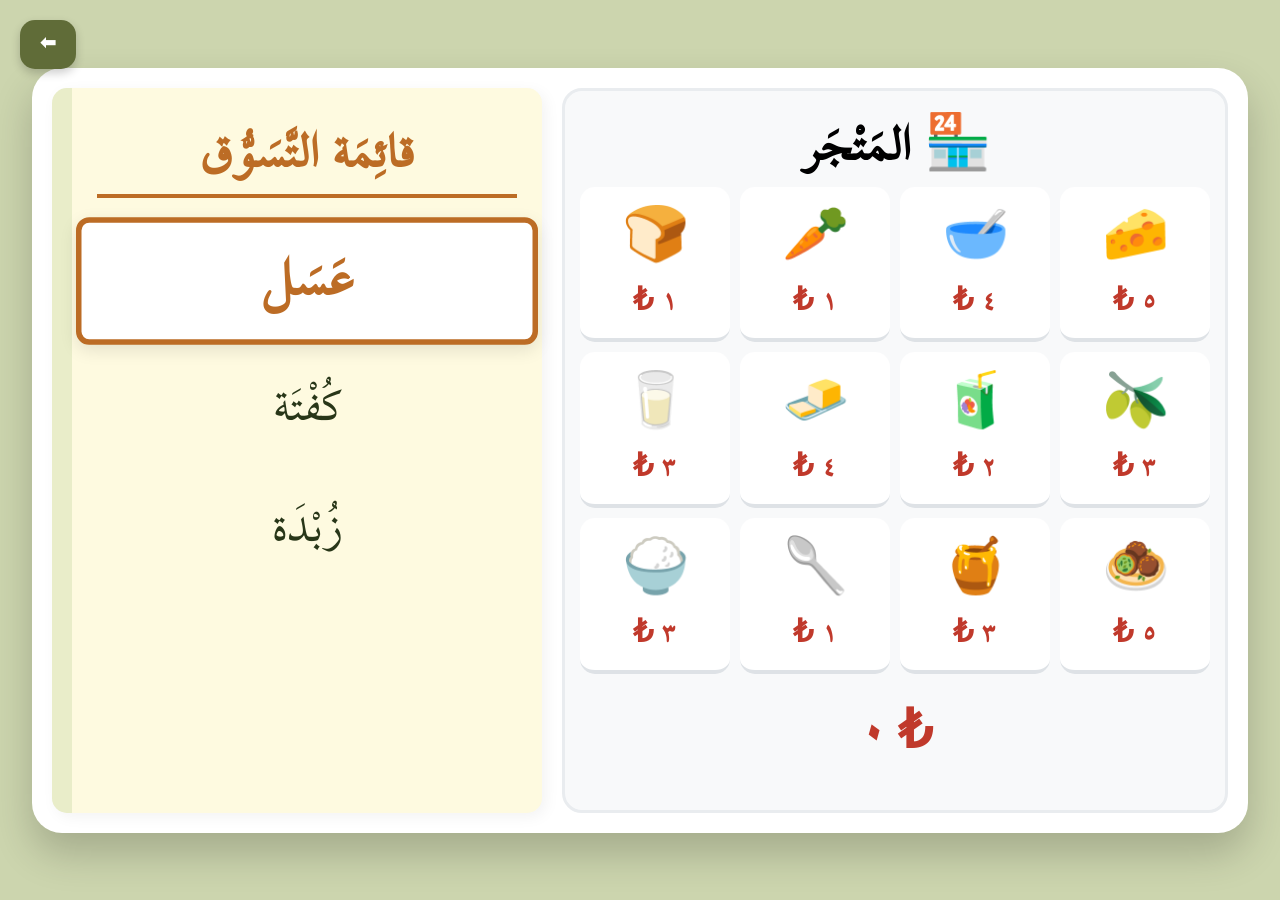
==== alisveris.html @ cd4fdc06 "Add files via upload" ====
<!DOCTYPE html>
<html lang="ar" dir="rtl">
<head>
    <meta charset="UTF-8">
    <meta name="viewport" content="width=device-width, initial-scale=1.0, maximum-scale=1.0, user-scalable=no">
    <title>تحدي التسوق - Kelime ve Sembol</title>
    <style>
        @font-face {
            font-family: 'Arakom';
            src: url('arakom.ttf') format('truetype');
        }

        :root {
            --paper: #fefae0;
            --ink: #283618;
            --shelf-bg: #f8f9fa;
            --highlight: #bc6c25;
            --lira-color: #c0392b;
        }

        @keyframes pulse-btn {
            0% { transform: scale(1); box-shadow: 0 0 0 0 rgba(96, 108, 56, 0.4); }
            70% { transform: scale(1.05); box-shadow: 0 0 0 10px rgba(96, 108, 56, 0); }
            100% { transform: scale(1); box-shadow: 0 0 0 0 rgba(96, 108, 56, 0); }
        }

        body {
            font-family: 'Arakom', 'Tahoma', sans-serif;
            background: #ccd5ae;
            display: flex; justify-content: center; align-items: center; 
            height: 100vh; margin: 0; padding: 0;
            overflow: hidden;
        }

        /* Geri Tuşu */
        .back-btn {
            position: absolute; top: 20px; left: 20px;
            background: #606c38; color: white; padding: 10px 20px;
            border-radius: 15px; text-decoration: none; font-weight: bold;
            font-size: 1.2rem; z-index: 1000; box-shadow: 0 4px 10px rgba(0,0,0,0.2);
        }

        #game-wrapper {
            display: flex; width: 95vw; height: 85vh; max-width: 1400px;
            gap: 20px; background: white; padding: 20px; border-radius: 30px;
            box-shadow: 0 20px 40px rgba(0,0,0,0.2); box-sizing: border-box;
        }

        #shelf-section {
            flex: 1.8; background: var(--shelf-bg); padding: 15px;
            border-radius: 20px; border: 3px solid #e9ecef;
            display: flex; flex-direction: column;
        }

        .grid { 
            display: grid; grid-template-columns: repeat(4, 1fr); 
            gap: 10px; flex-grow: 1;
        }

        .product-card {
            background: white; border-radius: 15px; padding: 10px;
            text-align: center; cursor: pointer; transition: 0.2s;
            border-bottom: 4px solid #dee2e6;
            display: flex; flex-direction: column; justify-content: center;
        }

        .product-card.selected { opacity: 0.1; pointer-events: none; }
        .emoji-big { font-size: 6vh; display: block; }
        .price-ar { font-size: 3.5vh; color: var(--lira-color); font-weight: bold; }

        #mom-paper {
            flex: 1.2; background: var(--paper); padding: 25px;
            border-radius: 15px; box-shadow: 4px 4px 15px rgba(0,0,0,0.05);
            border-left: 20px solid #e9edc9; display: flex; flex-direction: column;
        }

        .shopping-list { 
            list-style: none; padding: 0; margin: 0;
            font-size: 6vh; /* Kelimeler dev boyut */
            line-height: 1.6; color: var(--ink); 
        }
        
        .shopping-list li {
            padding: 10px; margin-bottom: 15px; border-radius: 12px;
            text-align: center; transition: 0.3s;
        }

        .shopping-list li.active {
            background: #fff; color: var(--highlight); font-weight: 900;
            box-shadow: 0 5px 15px rgba(0,0,0,0.1); transform: scale(1.05);
            border: 4px solid var(--highlight);
        }

        .shopping-list li.done { text-decoration: line-through; opacity: 0.2; }

       /* Fiyat ve Ödeme Alanı Konteynırı */
.total-display {
    font-size: 6vh;
    font-weight: 900;
    color: var(--lira-color);
    margin: 10px 0;
    padding: 10px 30px;
    border-radius: 20px;
    transition: all 0.3s ease;
    display: inline-block;
    cursor: default;
}

/* Ödeme aktif olduğunda (vurgulu hali) */
.total-display.ready-to-pay {
    background: var(--highlight);
    color: white;
    cursor: pointer;
    animation: pulse-btn 1.5s infinite;
    box-shadow: 0 0 20px rgba(188, 108, 37, 0.4);
    border: 3px solid white;
}

        #pay-btn { 
            width: 100%; padding: 20px; background: #bc6c25; color: white; 
            border: none; border-radius: 12px; cursor: pointer; 
            font-size: 4vh; font-family: 'Arakom'; animation: pulse-btn 2s infinite;
        }

        /* --- FATURA MODAL --- */
        .modal {
            position: fixed; inset: 0; background: rgba(0,0,0,0.85);
            display: none; align-items: center; justify-content: center; z-index: 100;
        }

        .receipt-paper {
            background: #fff; width: 450px; padding: 30px;
            border-radius: 5px; text-align: center;
            box-shadow: 0 0 50px rgba(255,255,255,0.1);
        }

        .receipt-total {
            border-top: 5px solid #333; margin-top: 15px; padding-top: 10px;
            font-weight: 900; font-size: 8vh; /* Faturadaki toplam devasa */
            color: var(--lira-color);
        }

        .opt {
            width: 100%; padding: 20px; margin: 15px 0;
            border: 4px solid #606c38; border-radius: 15px;
            background: #f8f9fa; font-size: 4vh; cursor: pointer;
            font-family: 'Arakom'; font-weight: 900;
            animation: pulse-btn 1.5s infinite; /* Şıklar sürekli parlar */
        }
/* --- MAKSİMUM OKUNABİLİRLİK VE DEV BOYUT YAMASI --- */

.receipt-paper {
    width: 95% !important; /* Yatayda daha geniş */
    max-width: 600px !important;
    height: 96vh !important; /* Dikeyde ekranın neredeyse tamamı */
    display: flex;
    flex-direction: column;
    justify-content: space-between; /* Elementleri uca yayar */
    align-items: center;
    padding: 25px !important;
    border: 2px solid #333 !important;
}

/* 1. Başlık: الفاتورة النهائية */
#modal h2 {
    font-size: 7vh !important; 
    margin: 10px 0 !important;
    font-weight: 900;
    color: #000;
}

/* 2. Ürün Detayları (Neler alındı?) */
#receipt-details {
    font-size: 4.5vh !important; /* Ürün isimleri daha büyük */
    font-weight: bold;
    color: #444;
    margin: 10px 0;
}

/* 3. Toplam Tutar: ₺ ٠ */
.receipt-total {
    font-size: 10vh !important; /* Faturanın en büyük rakamı */
    border-top: 5px dashed #000 !important;
    border-bottom: 5px dashed #000 !important; /* Altına da çizgi ekledik */
    padding: 15px 0 !important;
    margin: 15px 0 !important;
    width: 100%;
    color: #c0392b;
}

/* 4. Şıklar (Seçenek düğmeleri) */
#options-grid {
    width: 100%;
    gap: 15px !important;
}

.opt {
    font-size: 5vh !important; /* Şık metinleri devasa */
    padding: 20px 0 !important;
    border-bottom: 4px dashed #606c38 !important;
    background: #f9f9f9 !important;
    font-weight: 900 !important;
}

/* Animasyon etkisini koru ama boyut değişimini netleştir */
@keyframes bill-pulse {
    0% { transform: scale(1); }
    50% { transform: scale(1.04); color: #bc6c25; }
    100% { transform: scale(1); }
}
/* Aktif olan kelimenin sürekli parlaması ve büyümesi */
.shopping-list li.active {
    background: #fff;
    color: #bc6c25 !important;
    font-weight: 900;
    box-shadow: 0 5px 15px rgba(0,0,0,0.1);
    transform: scale(1.1); /* Diğerlerinden daha büyük görünür */
    border: 5px solid #bc6c25 !important;
    animation: active-task-pulse 1s infinite alternate; /* Sürekli vurgu */
}

@keyframes active-task-pulse {
    from { transform: scale(1.1); box-shadow: 0 5px 15px rgba(188, 108, 37, 0.2); }
    to { transform: scale(1.15); box-shadow: 0 8px 25px rgba(188, 108, 37, 0.4); }
}

/* Tamamlanan kelimelerin hafifçe sönükleşmesi */
.shopping-list li.done {
    text-decoration: line-through;
    opacity: 0.3;
    background: transparent;
    border: none;
    transform: scale(0.9);
}

/* --- ÖZEL UYARI MESAJI TASARIMI --- */
.custom-alert {
    position: fixed;
    top: 50%;
    left: 50%;
    transform: translate(-50%, -50%) scale(0);
    background: var(--paper); /* Fatura kağıdı rengi */
    border: 5px solid var(--ink);
    padding: 30px;
    border-radius: 20px;
    z-index: 2000;
    text-align: center;
    box-shadow: 0 0 0 1000px rgba(0,0,0,0.7);
    transition: transform 0.3s cubic-bezier(0.175, 0.885, 0.32, 1.275);
    min-width: 300px;
}

.custom-alert.show {
    transform: translate(-50%, -50%) scale(1);
}

.custom-alert h2 {
    font-size: 5vh;
    margin: 0 0 20px 0;
    color: var(--ink);
}

.custom-alert button {
    background: var(--highlight);
    color: white;
    border: none;
    padding: 15px 40px;
    font-size: 3vh;
    border-radius: 10px;
    cursor: pointer;
    font-family: 'Arakom';
    box-shadow: 0 4px 0 #8d521d;
}

.custom-alert button:active {
    transform: translateY(4px);
    box-shadow: none;
}
    </style>
</head>
<body onclick="playYonerge()">

<a href="index.html" class="back-btn">⬅</a>

<div id="game-wrapper">
    <div id="shelf-section">
        <h1 style="text-align: center; font-size: 6vh; margin: 0;">🏪 المَتْجَر</h1>
        <div class="grid" id="shelf"></div>
        <div id="status-bar" style="text-align: center;">
            
            <div id="total-container" class="total-display" onclick="checkAndOpenCheckout()">
    ₺ <span id="total-val">٠</span>
</div>
        </div>
    </div>

    <div id="mom-paper">
        <div style="font-size: 6vh; color: #bc6c25; border-bottom: 4px solid; text-align: center; margin-bottom: 25px; font-weight: bold;"> قائِمَة التَّسَوُّق </div>
        <ul class="shopping-list" id="target-list"></ul>
    </div>
</div>

<div id="modal" class="modal">
    <div class="receipt-paper">
        <h2 style="margin:0; font-size: 3vh;">الفاتورة النهائية</h2>
        <div id="receipt-details" style="font-size: 2.5vh; margin: 20px 0;"></div>
        <div class="receipt-total" id="num-display"></div>
        <div id="options-grid"></div>
    </div>
</div>

<audio id="yonergeAudio" src="yonergealisveris.wav"></audio>
<audio id="snd-correct" src="correct_beep.mp3"></audio>
<audio id="snd-wrong" src="error.mp3"></audio>
<audio id="snd-cash" src="cash_register.mp3"></audio>
<audio id="snd-success" src="success_fanfare.mp3"></audio>

<div id="custom-alert" class="custom-alert">
    <h2 id="alert-text"></h2>
    <button onclick="closeCustomAlert()">حَسَنًا 👍</button>
</div>

<script>
    const toAr = (n) => n.toString().replace(/\d/g, d => "٠١٢٣٤٥٦٧٨٩"[d]);
    let audioPlayed = false;

    function playYonerge() {
        if (!audioPlayed) {
            const audio = document.getElementById('yonergeAudio');
            if(audio) audio.play();
            audioPlayed = true;
        }
    }

    const allProducts = [
        { name: 'جُبْن', icon: '🧀', price: 5 }, { name: 'زَيْتون', icon: '🫒', price: 3 },
        { name: 'خُبْز', icon: '🍞', price: 1 }, { name: 'زُبْدَة', icon: '🧈', price: 4 },
        { name: 'عَسَل', icon: '🍯', price: 3 }, { name: 'بَيْضَة', icon: '🥚', price: 2 },
        { name: 'أُرْزّ', icon: '🍚', price: 3 }, { name: 'لَحْم', icon: '🥩', price: 5 },
        { name: 'حَساء', icon: '🥣', price: 4 }, { name: 'دَجاج', icon: '🍗', price: 4 },
        { name: 'سَمَك', icon: '🐟', price: 4 }, { name: 'كُفْتَة', icon: '🧆', price: 5 },
        { name: 'شاي', icon: '🍵', price: 2 }, { name: 'ماء', icon: '💧', price: 1 },
        { name: 'حَليب', icon: '🥛', price: 3 }, { name: 'عَصير', icon: '🧃', price: 2 }, 
        { name: 'قَهْوَة', icon: '☕', price: 3 }, { name: 'مِلْعَقَة', icon: '🥄', price: 1 },
        { name: 'سِكّين', icon: '🔪', price: 1 }, { name: 'طَبَق', icon: '🍽️', price: 2 },
        { name: 'تُفّاح', icon: '🍎', price: 2 }, { name: 'مَوْز', icon: '🍌', price: 3 },
        { name: 'جَزَر', icon: '🥕', price: 1 }
    ];

    const numWords = {
        1: "واحِد", 2: "اِثْنان", 3: "ثَلاثَة", 4: "أَرْبَعَة", 5: "خَمْسَة",
        6: "سِتَّة", 7: "سَبْعَة", 8: "ثَمانِيَة", 9: "تِسْعَة", 10: "عَشَرَة",
        11: "أَحَد عَشَر", 12: "اِثْنا عَشَر", 13: "ثَلاثَة عَشَر", 14: "أَرْبَعَة عَشَر", 15: "خَمْسَة عَشَر"
    };

// Global Değişkenler
    let targetList = [];
    let currentTaskIndex = 0;
    let total = 0;
    let selectedProducts = [];
    let availablePool = []; 
    let alertCallback = null;

    // --- SES ÜRETİCİ (Web Audio API - Sinüs Dalgaları) ---
    const audioCtx = new (window.AudioContext || window.webkitAudioContext)();

    function playTone(type, freq, duration) {
        const oscillator = audioCtx.createOscillator();
        const gainNode = audioCtx.createGain();

        oscillator.type = type; // 'sine', 'square', 'sawtooth', 'triangle'
        oscillator.frequency.setValueAtTime(freq, audioCtx.currentTime);
        
        gainNode.gain.setValueAtTime(0.1, audioCtx.currentTime); 
        gainNode.gain.exponentialRampToValueAtTime(0.0001, audioCtx.currentTime + duration);

        oscillator.connect(gainNode);
        gainNode.connect(audioCtx.destination);

        oscillator.start();
        oscillator.stop(audioCtx.currentTime + duration);
    }

    function initGame() {
        // 1. Havuz Kontrolü
        if (availablePool.length < 5) availablePool = [...allProducts];
        availablePool.sort(() => 0.5 - Math.random());

        // 2. Çay/Kahve Çakışma Kontrolü ve Liste Oluşturma
        targetList = [];
        let poolCopy = [...availablePool];
        for (let i = 0; i < poolCopy.length; i++) {
            if (targetList.length >= 3) break;
            let product = poolCopy[i];
            const isTeaOrCoffee = (product.name === 'شاي' || product.name === 'قَهْوَة');
            const alreadyHasOne = targetList.some(p => p.name === 'شاي' || p.name === 'قَهْوَة');
            
            if (isTeaOrCoffee && alreadyHasOne) continue;
            
            targetList.push(product);
            let indexInPool = availablePool.indexOf(product);
            if (indexInPool > -1) availablePool.splice(indexInPool, 1);
        }

        // 3. Raf ve UI Sıfırlama
        currentTaskIndex = 0;
        total = 0;
        selectedProducts = [];
        
        // Geri tuşunu tekrar göster
        const backBtn = document.querySelector('.back-btn');
        if(backBtn) backBtn.style.display = 'block';

        const totalContainer = document.getElementById('total-container');
        totalContainer.classList.remove('ready-to-pay');
        totalContainer.innerHTML = `₺ <span id="total-val">${toAr(0)}</span>`;

        // 4. Listeyi ve Rafı Bas
        document.getElementById('target-list').innerHTML = targetList.map((p, i) => `<li id="task-${i}">${p.name}</li>`).join('');
        const shelf = document.getElementById('shelf');
        shelf.innerHTML = ''; 
        let otherProducts = allProducts.filter(p => !targetList.find(t => t.name === p.name));
        let shelfProducts = [...targetList, ...otherProducts.sort(() => 0.5 - Math.random()).slice(0, 9)].sort(() => 0.5 - Math.random());
        
        shelfProducts.forEach((p) => {
            const div = document.createElement('div');
            div.className = 'product-card';
            div.innerHTML = `<span class="emoji-big">${p.icon}</span><span class="price-ar">${toAr(p.price)} ₺</span>`;
            div.onclick = () => handleSelection(p, div);
            shelf.appendChild(div);
        });
        updateHighlight();
    }

    function handleSelection(product, element) {
        if (product.name === targetList[currentTaskIndex].name) {
            // Doğru seçim: Saf sinüs sesi
            playTone('sine', 880, 0.2); 
            
            total += product.price;
            selectedProducts.push(product);
            element.classList.add('selected');
            currentTaskIndex++;
            document.getElementById('total-val').innerText = toAr(total);
            updateHighlight();

            if (currentTaskIndex === targetList.length) {
                const container = document.getElementById('total-container');
                container.classList.add('ready-to-pay');
                container.innerHTML = "دَفْع الفاتورَة 💰";
            }
        } else {
            // Yanlış seçim: Kalın testere dişi sesi
            playTone('sawtooth', 150, 0.3); 
            element.style.transform = "translateX(10px)";
            setTimeout(() => element.style.transform = "translateX(0)", 100);
        }
    }

    function checkAndOpenCheckout() {
        if (currentTaskIndex === targetList.length) {
            // Kasa açılışı: Çift bip sesi
            playTone('sine', 660, 0.1);
            setTimeout(() => playTone('sine', 990, 0.2), 100);
            openCheckout();
        }
    }

    function openCheckout() {
        const backBtn = document.querySelector('.back-btn');
        if(backBtn) backBtn.style.display = 'none';

        document.getElementById('modal').style.display = 'flex';
        document.getElementById('num-display').innerText = toAr(total) + " ₺";
        
        let choices = [
            { t: (numWords[total] || toAr(total)) + " ₺", c: true },
            { t: (numWords[total+2] || toAr(total+2)) + " ₺", c: false },
            { t: (numWords[Math.abs(total-1) || 7]) + " ₺", c: false }
        ].sort(() => 0.5 - Math.random());

        const optGrid = document.getElementById('options-grid');
        optGrid.innerHTML = '';
        choices.forEach(ch => {
            const b = document.createElement('button');
            b.className = 'opt';
            b.innerText = ch.t;
            b.onclick = () => {
                if(ch.c) {
                    // Başarı melodisi
                    playTone('triangle', 523, 0.1); 
                    setTimeout(() => playTone('triangle', 659, 0.1), 100);
                    setTimeout(() => playTone('triangle', 783, 0.3), 200);
                    showMessage("أَحْسَنْت! ✅", () => location.reload());
                } else {
                    playTone('square', 100, 0.4); 
                    showMessage("حاوِلْ مَرَّة أُخْرى ❌"); 
                }
            };
            optGrid.appendChild(b);
        });
    }

    function updateHighlight() {
        targetList.forEach((_, i) => {
            const el = document.getElementById(`task-${i}`);
            if (el) {
                if (i === currentTaskIndex) el.className = 'active';
                else if (i < currentTaskIndex) el.className = 'done';
                else el.className = '';
            }
        });
    }

    function showMessage(text, callback = null) {
        document.getElementById('alert-text').innerText = text;
        document.getElementById('custom-alert').classList.add('show');
        alertCallback = callback;
    }

    function closeCustomAlert() {
        document.getElementById('custom-alert').classList.remove('show');
        if (alertCallback) alertCallback();
    }

    initGame();
</script>
</body>
</html>
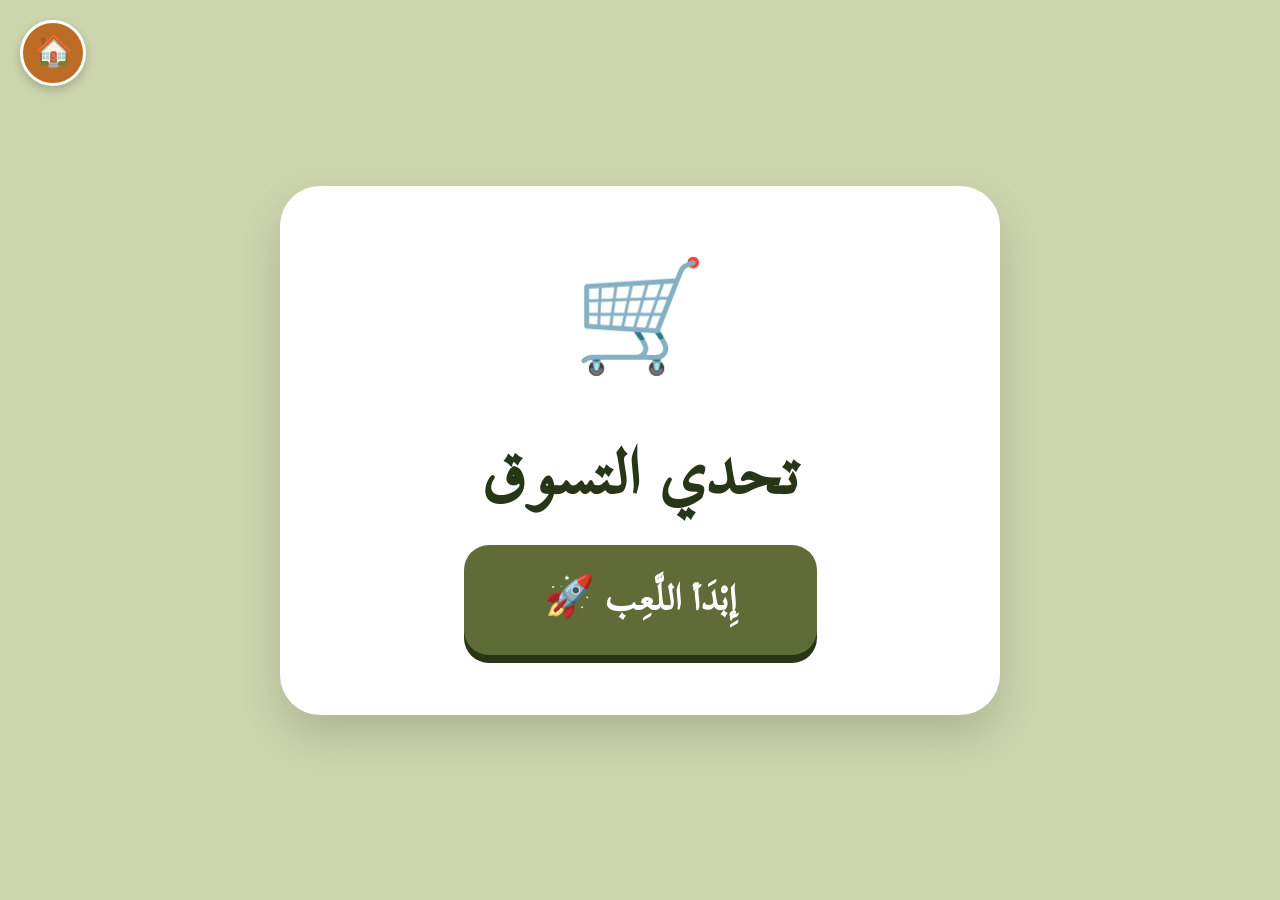
==== commit 75fce461: "Add files via upload" ====
--- a/alisveris.html
+++ b/alisveris.html
@@ -3,7 +3,7 @@
 <head>
     <meta charset="UTF-8">
     <meta name="viewport" content="width=device-width, initial-scale=1.0, maximum-scale=1.0, user-scalable=no">
-    <title>تحدي التسوق - Kelime ve Sembol</title>
+    <title>تحدي التسوق </title>
     <style>
         @font-face {
             font-family: 'Arakom';
@@ -69,14 +69,14 @@
         .price-ar { font-size: 3.5vh; color: var(--lira-color); font-weight: bold; }
 
         #mom-paper {
-            flex: 1.2; background: var(--paper); padding: 25px;
+            flex: 1.2; background: var(--paper); padding: 10px;
             border-radius: 15px; box-shadow: 4px 4px 15px rgba(0,0,0,0.05);
             border-left: 20px solid #e9edc9; display: flex; flex-direction: column;
         }
 
         .shopping-list { 
             list-style: none; padding: 0; margin: 0;
-            font-size: 6vh; /* Kelimeler dev boyut */
+            font-size: 5vh; /* Kelimeler dev boyut */
             line-height: 1.6; color: var(--ink); 
         }
         
@@ -96,7 +96,7 @@
        /* Fiyat ve Ödeme Alanı Konteynırı */
 .total-display {
     font-size: 6vh;
-    font-weight: 900;
+    font-weight: 800;
     color: var(--lira-color);
     margin: 10px 0;
     padding: 10px 30px;
@@ -117,7 +117,7 @@
 }
 
         #pay-btn { 
-            width: 100%; padding: 20px; background: #bc6c25; color: white; 
+            width:95%; padding: 10px; background: #bc6c25; color: white; 
             border: none; border-radius: 12px; cursor: pointer; 
             font-size: 4vh; font-family: 'Arakom'; animation: pulse-btn 2s infinite;
         }
@@ -276,49 +276,161 @@
     transform: translateY(4px);
     box-shadow: none;
 }
+
+/* --- ANA SAYFA VE GİRİŞ EKRANI TASARIMI --- */
+#landing-page {
+    position: fixed;
+    inset: 0;
+    background: #ccd5ae; /* Mevcut tema rengi */
+    display: flex;
+    flex-direction: column;
+    justify-content: center;
+    align-items: center;
+    z-index: 5000; /* Her şeyin üstünde görünmesi için */
+    text-align: center;
+}
+
+.welcome-card {
+    background: white;
+    padding: 50px;
+    border-radius: 40px;
+    box-shadow: 0 20px 40px rgba(0,0,0,0.15);
+    max-width: 500px;
+    width: 90%;
+}
+
+.welcome-card h1 {
+    color: #283618;
+    font-size: 8vh;
+    margin: 20px 0;
+}
+
+.welcome-card .main-icon {
+    font-size: 12vh;
+}
+
+.start-btn {
+    display: inline-block;
+    padding: 20px 60px;
+    background: #606c38;
+    color: white;
+    border: none;
+    font-size: 4vh;
+    border-radius: 20px;
+    font-weight: bold;
+    cursor: pointer;
+    transition: 0.3s;
+    box-shadow: 0 8px 0 #283618;
+    font-family: 'Arakom', 'Tahoma', sans-serif;
+}
+
+.start-btn:active {
+    transform: translateY(4px);
+    box-shadow: 0 4px 0 #283618;
+}
+
+/* Oyun ekranını başlangıçta gizle */
+#game-wrapper, .home-btn, .back-btn {
+    display: none;
+}
+
+/* --- YAMA: DİĞER GÖRSEL ÖGELER --- */
+.home-btn {
+    position: absolute; top: 20px; right: 20px;
+    background: #bc6c25; color: white; width: 55px; height: 55px;
+    display: flex; align-items: center; justify-content: center;
+    border-radius: 50%; text-decoration: none; font-size: 30px;
+    box-shadow: 0 4px 10px rgba(0,0,0,0.2); z-index: 1001;
+    border: 3px solid white;
+}
+
+#instruction-header {
+    background: #606c38;
+    color: white;
+    padding: 15px;
+    border-radius: 20px;
+    margin-bottom: 15px;
+    display: flex; align-items: center; justify-content: center;
+    gap: 15px; width: 100%; box-sizing: border-box;
+}
+
+.inst-text { font-size: 3.5vh; font-weight: bold; }
     </style>
 </head>
 <body onclick="playYonerge()">
 
-<a href="index.html" class="back-btn">⬅</a>
-
-<div id="game-wrapper">
-    <div id="shelf-section">
-        <h1 style="text-align: center; font-size: 6vh; margin: 0;">🏪 المَتْجَر</h1>
-        <div class="grid" id="shelf"></div>
-        <div id="status-bar" style="text-align: center;">
+    <div id="landing-page" style="position: fixed; inset: 0; background: #ccd5ae; display: flex; flex-direction: column; justify-content: center; align-items: center; z-index: 5000; text-align: center;">
+        
+        <a href="index.html" id="home-link-top" style="position: absolute; top: 20px; left: 20px; background: #bc6c25; color: white; width: 60px; height: 60px; display: flex; align-items: center; justify-content: center; border-radius: 50%; font-size: 30px; text-decoration: none; border: 3px solid white; box-shadow: 0 4px 10px rgba(0,0,0,0.2);">🏠</a>
+
+        <div class="welcome-card" style="background: white; padding: 60px; border-radius: 40px; box-shadow: 0 20px 40px rgba(0,0,0,0.15); max-width: 600px; width: 90%;">
+            <div class="main-icon" style="font-size: 12vh;">🛒</div>
+            <h1 style="color: #283618; font-size: 8vh; margin: 15px 0;">تحدي التسوق</h1>
             
-            <div id="total-container" class="total-display" onclick="checkAndOpenCheckout()">
-    ₺ <span id="total-val">٠</span>
-</div>
+            
+            <button class="start-btn" onclick="startGame()" style="display: inline-block; padding: 25px 80px; background: #606c38; color: white; border: none; font-size: 4.5vh; border-radius: 25px; font-weight: bold; cursor: pointer; transition: 0.3s; box-shadow: 0 8px 0 #283618; font-family: 'Arakom', sans-serif;">إِبْدَأ اللَّعِب 🚀</button>
         </div>
     </div>
 
-    <div id="mom-paper">
-        <div style="font-size: 6vh; color: #bc6c25; border-bottom: 4px solid; text-align: center; margin-bottom: 25px; font-weight: bold;"> قائِمَة التَّسَوُّق </div>
-        <ul class="shopping-list" id="target-list"></ul>
+    <a href="#" id="game-back-btn" onclick="location.reload()" style="display: none; position: absolute; top: 20px; left: 20px; background: #606c38; color: white; padding: 12px 30px; border-radius: 15px; text-decoration: none; font-weight: bold; font-size: 1.8rem; z-index: 1000; box-shadow: 0 4px 10px rgba(0,0,0,0.2); border: 2px solid white;">⬅</a>
+
+    <div id="game-wrapper" style="display: none; flex-direction: column; width: 100vw; height: 100vh; padding: 10px; box-sizing: border-box;">
+        
+        <div id="instruction-header" style="background: #606c38; color: white; padding: 15px; border-radius: 15px; margin-bottom: 10px; display: flex; align-items: center; justify-content: center; gap: 15px; width: 100%; box-sizing: border-box; flex-shrink: 0;">
+            <span style="font-size: 4vh;">💡</span>
+            <span class="inst-text" style="font-size: 3.5vh; font-weight: bold;">اقْرَأ القائِمَةَ ثُمَّ اخْتَرِ المُنْتَجَ الصَّحيحَ!</span>
+        </div>
+
+        <div class="main-game-area" style="display: flex; gap: 15px; flex: 1; width: 100%; overflow: hidden; padding-bottom: 5px;">
+            
+            <div id="shelf-section" style="flex: 2; display: flex; flex-direction: column; background: #f8f9fa; padding: 15px; border-radius: 20px; border: 3px solid #e9ecef; overflow: hidden;">
+                <h1 style="text-align: center; font-size: 4.5vh; margin-top: 0; margin-bottom: 10px;">🏪 المَتْجَر</h1>
+                <div class="grid" id="shelf" style="flex: 1; display: grid; grid-template-columns: repeat(4, 1fr); gap: 10px; overflow-y: auto;">
+                    </div>
+                <div id="status-bar" style="text-align: center; padding-top: 10px;">
+                    <div id="total-container" class="total-display" onclick="checkAndOpenCheckout()" style="font-size: 5vh;">
+                        ₺ <span id="total-val">٠</span>
+                    </div>
+                </div>
+            </div>
+
+            <div id="mom-paper" style="flex: 1; display: flex; flex-direction: column; background: var(--paper); border-radius: 20px; padding: 20px; overflow: hidden; border-left: 15px solid #e9edc9;">
+                <div style="font-size: 4.5vh; color: #bc6c25; border-bottom: 4px solid; text-align: center; margin-bottom: 15px; font-weight: bold; flex-shrink: 0;"> قائِمَة التَّسَوُّق </div>
+                <ul class="shopping-list" id="target-list" style="flex: 1; overflow-y: auto; margin: 0; padding: 0;">
+                    </ul>
+            </div>
+        </div>
     </div>
-</div>
-
-<div id="modal" class="modal">
-    <div class="receipt-paper">
-        <h2 style="margin:0; font-size: 3vh;">الفاتورة النهائية</h2>
-        <div id="receipt-details" style="font-size: 2.5vh; margin: 20px 0;"></div>
-        <div class="receipt-total" id="num-display"></div>
-        <div id="options-grid"></div>
+
+    <div id="modal" class="modal">
+        <div class="receipt-paper">
+            <h2 style="margin:0; font-size: 3vh;">الفاتورة النهائية</h2>
+            <div id="receipt-details" style="font-size: 2.5vh; margin: 20px 0;"></div>
+            <div class="receipt-total" id="num-display"></div>
+            <div id="options-grid"></div>
+        </div>
     </div>
-</div>
-
-<audio id="yonergeAudio" src="yonergealisveris.wav"></audio>
-<audio id="snd-correct" src="correct_beep.mp3"></audio>
-<audio id="snd-wrong" src="error.mp3"></audio>
-<audio id="snd-cash" src="cash_register.mp3"></audio>
-<audio id="snd-success" src="success_fanfare.mp3"></audio>
-
-<div id="custom-alert" class="custom-alert">
-    <h2 id="alert-text"></h2>
-    <button onclick="closeCustomAlert()">حَسَنًا 👍</button>
-</div>
+
+    <audio id="yonergeAudio" src="yonergealisveris.wav"></audio>
+    <audio id="snd-correct" src="correct_beep.mp3"></audio>
+    <audio id="snd-wrong" src="error.mp3"></audio>
+    <audio id="snd-cash" src="cash_register.mp3"></audio>
+    <audio id="snd-success" src="success_fanfare.mp3"></audio>
+
+    <div id="custom-alert" class="custom-alert">
+        <h2 id="alert-text"></h2>
+        <button onclick="closeCustomAlert()">حَسَنًا 👍</button>
+    </div>
+
+    <script>
+        function startGame() {
+            document.getElementById('landing-page').style.display = 'none';
+            document.getElementById('game-wrapper').style.display = 'flex';
+            document.getElementById('game-back-btn').style.display = 'block';
+            playYonerge();
+        }
+    </script>
+</body>
 
 <script>
     const toAr = (n) => n.toString().replace(/\d/g, d => "٠١٢٣٤٥٦٧٨٩"[d]);
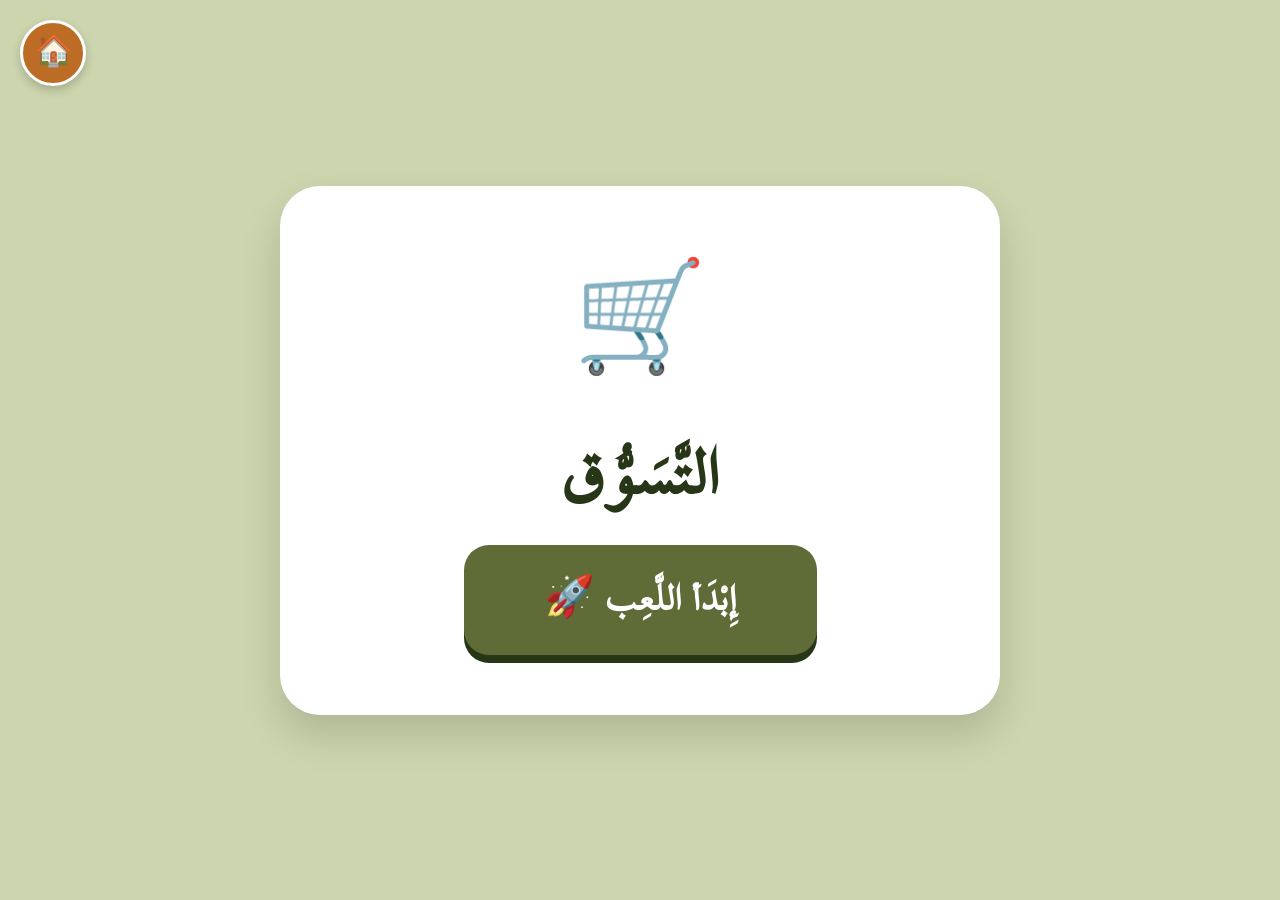
==== commit 43ecd441: "Add files via upload" ====
--- a/alisveris.html
+++ b/alisveris.html
@@ -3,7 +3,7 @@
 <head>
     <meta charset="UTF-8">
     <meta name="viewport" content="width=device-width, initial-scale=1.0, maximum-scale=1.0, user-scalable=no">
-    <title>تحدي التسوق </title>
+    <title>التَّسَوُّق</title>
     <style>
         @font-face {
             font-family: 'Arakom';
@@ -365,7 +365,7 @@
 
         <div class="welcome-card" style="background: white; padding: 60px; border-radius: 40px; box-shadow: 0 20px 40px rgba(0,0,0,0.15); max-width: 600px; width: 90%;">
             <div class="main-icon" style="font-size: 12vh;">🛒</div>
-            <h1 style="color: #283618; font-size: 8vh; margin: 15px 0;">تحدي التسوق</h1>
+            <h1 style="color: #283618; font-size: 8vh; margin: 15px 0;">التَّسَوُّق</h1>
             
             
             <button class="start-btn" onclick="startGame()" style="display: inline-block; padding: 25px 80px; background: #606c38; color: white; border: none; font-size: 4.5vh; border-radius: 25px; font-weight: bold; cursor: pointer; transition: 0.3s; box-shadow: 0 8px 0 #283618; font-family: 'Arakom', sans-serif;">إِبْدَأ اللَّعِب 🚀</button>
@@ -378,7 +378,7 @@
         
         <div id="instruction-header" style="background: #606c38; color: white; padding: 15px; border-radius: 15px; margin-bottom: 10px; display: flex; align-items: center; justify-content: center; gap: 15px; width: 100%; box-sizing: border-box; flex-shrink: 0;">
             <span style="font-size: 4vh;">💡</span>
-            <span class="inst-text" style="font-size: 3.5vh; font-weight: bold;">اقْرَأ القائِمَةَ ثُمَّ اخْتَرِ المُنْتَجَ الصَّحيحَ!</span>
+            <span class="inst-text" style="font-size: 3.5vh; font-weight: bold;">اِقْرَأ القائِمَة ثُم اخْتَر المُنْتَج الصَّحيح!</span>
         </div>
 
         <div class="main-game-area" style="display: flex; gap: 15px; flex: 1; width: 100%; overflow: hidden; padding-bottom: 5px;">
@@ -411,7 +411,7 @@
         </div>
     </div>
 
-    <audio id="yonergeAudio" src="yonergealisveris.wav"></audio>
+    <audio id="yonergeAudio" src="yonergealisveris.mp3"></audio>
     <audio id="snd-correct" src="correct_beep.mp3"></audio>
     <audio id="snd-wrong" src="error.mp3"></audio>
     <audio id="snd-cash" src="cash_register.mp3"></audio>
@@ -445,16 +445,14 @@
     }
 
     const allProducts = [
-        { name: 'جُبْن', icon: '🧀', price: 5 }, { name: 'زَيْتون', icon: '🫒', price: 3 },
+        { name: 'جُبْن', icon: '🧀', price: 5 },
         { name: 'خُبْز', icon: '🍞', price: 1 }, { name: 'زُبْدَة', icon: '🧈', price: 4 },
         { name: 'عَسَل', icon: '🍯', price: 3 }, { name: 'بَيْضَة', icon: '🥚', price: 2 },
-        { name: 'أُرْزّ', icon: '🍚', price: 3 }, { name: 'لَحْم', icon: '🥩', price: 5 },
+        { name: 'أُرْز', icon: '🍚', price: 3 }, { name: 'لَحْم', icon: '🥩', price: 5 },
         { name: 'حَساء', icon: '🥣', price: 4 }, { name: 'دَجاج', icon: '🍗', price: 4 },
-        { name: 'سَمَك', icon: '🐟', price: 4 }, { name: 'كُفْتَة', icon: '🧆', price: 5 },
-        { name: 'شاي', icon: '🍵', price: 2 }, { name: 'ماء', icon: '💧', price: 1 },
+        { name: 'سَمَك', icon: '🐟', price: 4 }, { name: 'كُفْتَة', icon: '🧆', price: 5 }, { name: 'ماء', icon: '💧', price: 1 },
         { name: 'حَليب', icon: '🥛', price: 3 }, { name: 'عَصير', icon: '🧃', price: 2 }, 
         { name: 'قَهْوَة', icon: '☕', price: 3 }, { name: 'مِلْعَقَة', icon: '🥄', price: 1 },
-        { name: 'سِكّين', icon: '🔪', price: 1 }, { name: 'طَبَق', icon: '🍽️', price: 2 },
         { name: 'تُفّاح', icon: '🍎', price: 2 }, { name: 'مَوْز', icon: '🍌', price: 3 },
         { name: 'جَزَر', icon: '🥕', price: 1 }
     ];
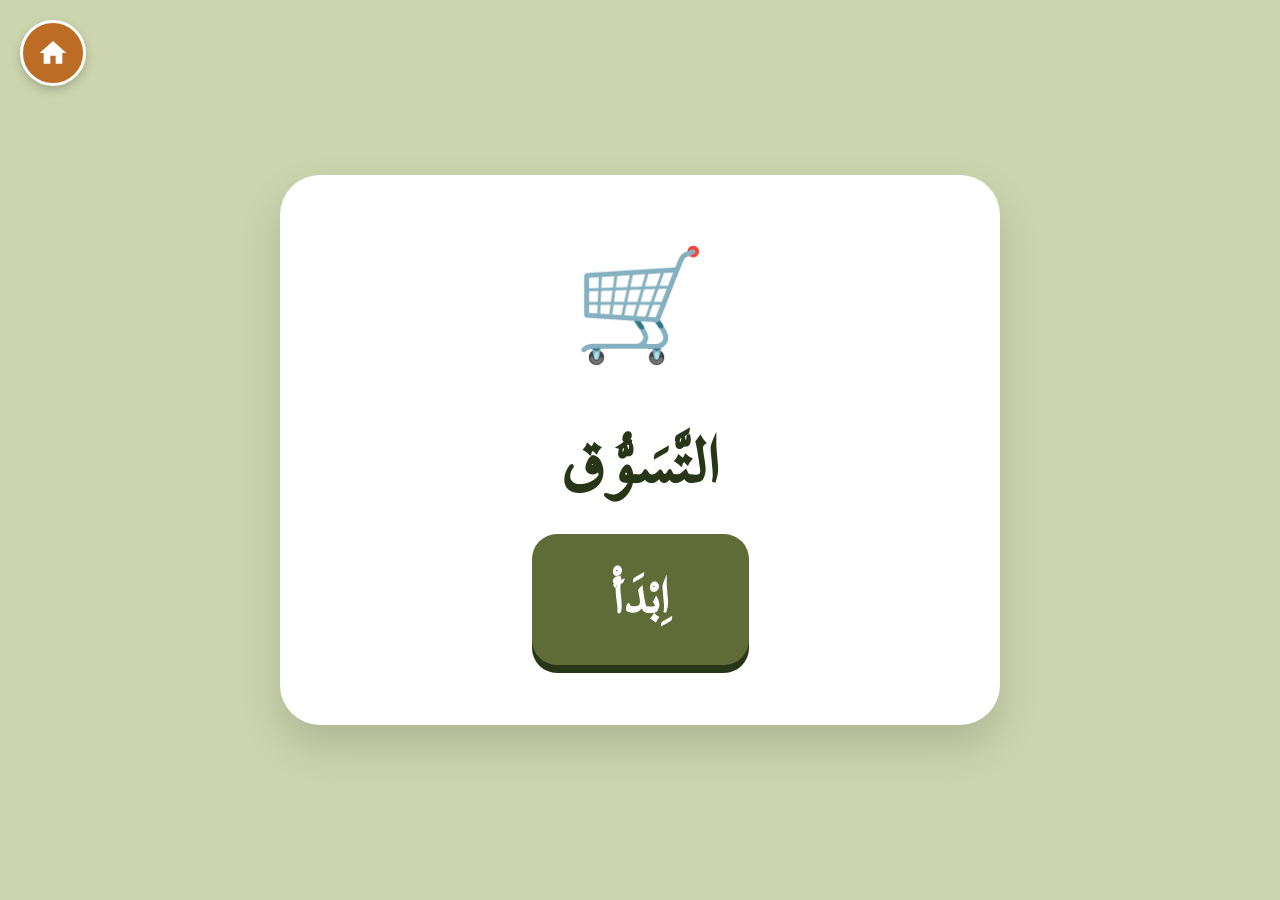
==== commit 6b5f7470: "Add files via upload" ====
--- a/alisveris.html
+++ b/alisveris.html
@@ -54,7 +54,8 @@
 
         .grid { 
             display: grid; grid-template-columns: repeat(4, 1fr); 
-            gap: 10px; flex-grow: 1;
+            gap: 0px; flex-grow: 1;
+            row-gap: 0px;
         }
 
         .product-card {
@@ -68,31 +69,81 @@
         .emoji-big { font-size: 6vh; display: block; }
         .price-ar { font-size: 3.5vh; color: var(--lira-color); font-weight: bold; }
 
-        #mom-paper {
-            flex: 1.2; background: var(--paper); padding: 10px;
-            border-radius: 15px; box-shadow: 4px 4px 15px rgba(0,0,0,0.05);
-            border-left: 20px solid #e9edc9; display: flex; flex-direction: column;
-        }
-
-        .shopping-list { 
-            list-style: none; padding: 0; margin: 0;
-            font-size: 5vh; /* Kelimeler dev boyut */
-            line-height: 1.6; color: var(--ink); 
-        }
-        
-        .shopping-list li {
-            padding: 10px; margin-bottom: 15px; border-radius: 12px;
-            text-align: center; transition: 0.3s;
-        }
-
-        .shopping-list li.active {
-            background: #fff; color: var(--highlight); font-weight: 900;
-            box-shadow: 0 5px 15px rgba(0,0,0,0.1); transform: scale(1.05);
-            border: 4px solid var(--highlight);
-        }
-
-        .shopping-list li.done { text-decoration: line-through; opacity: 0.2; }
-
+
+
+/* --- ALIŞVERİŞ LİSTESİ: TAMAMEN SADE (ÇİZGİSİZ VE KUTUSUZ) --- */
+
+/* --- LİSTE ALANI: TAŞMALARI ENGELLEYEN GÜNCELLEME --- */
+#mom-paper {
+    flex: 0 0 35% !important;
+    max-width: 35%; 
+    display: flex;
+    flex-direction: column;
+    background: transparent !important; 
+    border: none !important;
+    box-shadow: none !important;
+    padding: 20px;
+    box-sizing: border-box;
+    /* KRİTİK: Dışa taşan her şeyi gizle */
+    overflow: hidden !important; 
+    position: relative;
+}
+
+.shopping-list { 
+    list-style: none; 
+    padding: 0; 
+    margin: 0;
+    width: 100%;
+    /* KRİTİK: Yatayda asla kaydırma çubuğu çıkarma */
+    overflow-x: hidden !important; 
+    overflow-y: auto;
+    display: flex;
+    flex-direction: column;
+    align-items: center; /* Kelimeleri merkezle */
+}
+/* --- 1. ANİMASYON TANIMI (Breathing Effect) --- */
+@keyframes breathing-text {
+    0% { transform: scale(1); text-shadow: 0 0 0px rgba(188, 108, 37, 0); }
+    50% { transform: scale(1.2); text-shadow: 0 0 15px rgba(188, 108, 37, 0.3); }
+    100% { transform: scale(1); text-shadow: 0 0 0px rgba(188, 108, 37, 0); }
+}
+/* --- 2. LİSTE MADDELERİ --- */
+.shopping-list li {
+    width: 100%;
+    padding: 10px 0;
+    margin-bottom: 10px;
+    text-align: center;
+    transition: all 0.3s ease;
+    font-size: 7vh;
+    color: var(--ink);
+    background: transparent !important;
+    border: none !important;
+    box-shadow: none !important;
+    opacity: 0.6;
+    white-space: nowrap; /* Kelimenin büyüme anında alt satıra kaçmasını engeller */
+}
+
+/* --- 3. AKTİF KELİME (Animasyonun eklendiği yer) --- */
+.shopping-list li.active {
+    color: #bc6c25 !important;
+    font-weight: 900 !important;
+    opacity: 1 !important;
+    background: transparent !important;
+    border: none !important;
+    
+    /* ANİMASYON BURADA AKTİF EDİLDİ */
+    display: inline-block; /* Animasyonun sağlıklı çalışması için gerekli */
+    width: 100%;
+    animation: breathing-text 2s ease-in-out infinite;
+}
+
+/* --- 4. TAMAMLANAN KELİME --- */
+.shopping-list li.done {
+    text-decoration: line-through;
+    opacity: 0.15;
+    transform: scale(0.9);
+    animation: none; /* Kelime bitince animasyon dursun */
+}
        /* Fiyat ve Ödeme Alanı Konteynırı */
 .total-display {
     font-size: 6vh;
@@ -161,7 +212,7 @@
     border: 2px solid #333 !important;
 }
 
-/* 1. Başlık: الفاتورة النهائية */
+/* 1. Başlık: الفاتورَة النِّهائِيَّة */
 #modal h2 {
     font-size: 7vh !important; 
     margin: 10px 0 !important;
@@ -208,15 +259,15 @@
     50% { transform: scale(1.04); color: #bc6c25; }
     100% { transform: scale(1); }
 }
-/* Aktif olan kelimenin sürekli parlaması ve büyümesi */
+/* Aktif olan kelimenin kutusunu tamamen kaldıran kod */
 .shopping-list li.active {
-    background: #fff;
-    color: #bc6c25 !important;
-    font-weight: 900;
-    box-shadow: 0 5px 15px rgba(0,0,0,0.1);
-    transform: scale(1.1); /* Diğerlerinden daha büyük görünür */
-    border: 5px solid #bc6c25 !important;
-    animation: active-task-pulse 1s infinite alternate; /* Sürekli vurgu */
+    background: transparent !important;   /* Arka plan kutusunu siler */
+    color: #bc6c25 !important;            /* Sadece yazı rengini turuncu yapar */
+    font-weight: bold;                    /* Yazıyı kalınlaştırır */
+    border: none !important;              /* Çerçeveyi kesin olarak kaldırır */
+    box-shadow: none !important;          /* Varsa gölgeyi siler */
+    transform: none !important;           /* Ölçeklendirmeyi sıfırlar */
+    outline: none !important;             /* Varsa dış çizgiyi siler */
 }
 
 @keyframes active-task-pulse {
@@ -224,14 +275,7 @@
     to { transform: scale(1.15); box-shadow: 0 8px 25px rgba(188, 108, 37, 0.4); }
 }
 
-/* Tamamlanan kelimelerin hafifçe sönükleşmesi */
-.shopping-list li.done {
-    text-decoration: line-through;
-    opacity: 0.3;
-    background: transparent;
-    border: none;
-    transform: scale(0.9);
-}
+
 
 /* --- ÖZEL UYARI MESAJI TASARIMI --- */
 .custom-alert {
@@ -355,35 +399,81 @@
 }
 
 .inst-text { font-size: 3.5vh; font-weight: bold; }
+
+.product-card {
+    /* Mevcut özelliklerin altına ekle */
+    transition: all 0.3s ease; 
+}
+
+.product-card:hover {
+    transform: translateY(-5px); /* Hafif yukarı kalkar */
+    box-shadow: 0 10px 20px rgba(0,0,0,0.1); /* Gölge derinleşir */
+    border-bottom-color: #bc6c25; /* Alt çizgi turunculaşır */
+}
+
+/* Geri butonu için (Inline stildeki butona class verip kullanabilirsin veya doğrudan seçebilirsin) */
+#instruction-header button:hover {
+    color: white !important;
+    transform: scale(1.1); /* Çok hafif büyür */
+    opacity: 1 !important;
+}
+
+/* Başla Butonu */
+.start-btn:hover {
+    background: #4a572d !important; /* Biraz daha koyu yeşil */
+    transform: translateY(-2px);
+    box-shadow: 0 10px 0 #283618;
+}
+
+/* Ev İkonu */
+#home-link-top:hover {
+    transform: rotate(-10deg) scale(1.1); /* Hafif yan yatar ve büyür */
+    background: #d4a373 !important;
+}
+
+.opt:hover {
+    background: #f1f3ed !important;
+    border-color: #bc6c25 !important;
+    color: #bc6c25 !important;
+}
     </style>
 </head>
 <body onclick="playYonerge()">
 
     <div id="landing-page" style="position: fixed; inset: 0; background: #ccd5ae; display: flex; flex-direction: column; justify-content: center; align-items: center; z-index: 5000; text-align: center;">
-        
-        <a href="index.html" id="home-link-top" style="position: absolute; top: 20px; left: 20px; background: #bc6c25; color: white; width: 60px; height: 60px; display: flex; align-items: center; justify-content: center; border-radius: 50%; font-size: 30px; text-decoration: none; border: 3px solid white; box-shadow: 0 4px 10px rgba(0,0,0,0.2);">🏠</a>
-
+        <a href="index.html" id="home-link-top" style="position: absolute; top: 20px; left: 20px; background: #bc6c25; color: white; width: 60px; height: 60px; display: flex; align-items: center; justify-content: center; border-radius: 50%; text-decoration: none; border: 3px solid white; box-shadow: 0 4px 10px rgba(0,0,0,0.2); transition: 0.3s;">
+    <svg viewBox="0 0 24 24" width="32" height="32" fill="currentColor">
+        <path d="M10 20v-6h4v6h5v-8h3L12 3 2 12h3v8z"/>
+    </svg>
+</a>
         <div class="welcome-card" style="background: white; padding: 60px; border-radius: 40px; box-shadow: 0 20px 40px rgba(0,0,0,0.15); max-width: 600px; width: 90%;">
             <div class="main-icon" style="font-size: 12vh;">🛒</div>
             <h1 style="color: #283618; font-size: 8vh; margin: 15px 0;">التَّسَوُّق</h1>
-            
-            
-            <button class="start-btn" onclick="startGame()" style="display: inline-block; padding: 25px 80px; background: #606c38; color: white; border: none; font-size: 4.5vh; border-radius: 25px; font-weight: bold; cursor: pointer; transition: 0.3s; box-shadow: 0 8px 0 #283618; font-family: 'Arakom', sans-serif;">إِبْدَأ اللَّعِب 🚀</button>
+            <button class="start-btn" onclick="startGame()" style="display: inline-block; padding: 25px 80px; background: #606c38; color: white; border: none; font-size: 6vh; border-radius: 25px; font-weight: bold; cursor: pointer; transition: 0.3s; box-shadow: 0 8px 0 #283618; font-family: 'Arakom', sans-serif;">اِبْدَأْ </button>
         </div>
     </div>
 
-    <a href="#" id="game-back-btn" onclick="location.reload()" style="display: none; position: absolute; top: 20px; left: 20px; background: #606c38; color: white; padding: 12px 30px; border-radius: 15px; text-decoration: none; font-weight: bold; font-size: 1.8rem; z-index: 1000; box-shadow: 0 4px 10px rgba(0,0,0,0.2); border: 2px solid white;">⬅</a>
-
-    <div id="game-wrapper" style="display: none; flex-direction: column; width: 100vw; height: 100vh; padding: 10px; box-sizing: border-box;">
+  <div id="game-wrapper" style="display: none; flex-direction: column; width: 100vw; height: 100vh; padding: 10px; box-sizing: border-box;">
+    
+   <div id="instruction-header" style="background: #606c38; color: white; padding: 10px 20px; border-radius: 15px; margin-bottom: 10px; display: flex; align-items: center; justify-content: center; position: relative; width: 100%; box-sizing: border-box; flex-shrink: 0;">
+    
+    <button onclick="location.reload()" style="position: absolute; left: 15px; background: transparent; color: rgba(255, 255, 255, 0.8); border: none; font-size: 3.5vh; cursor: pointer; padding: 10px; display: flex; align-items: center; justify-content: center; transition: all 0.3s ease; outline: none;">
+        <svg viewBox="0 0 24 24" width="30" height="30" fill="none" stroke="currentColor" stroke-width="2" stroke-linecap="round" stroke-linejoin="round">
+            <line x1="19" y1="12" x2="5" y2="12"></line>
+            <polyline points="12 19 5 12 12 5"></polyline>
+        </svg>
+    </button>
+
+    <div style="display: flex; align-items: center; gap: 10px;">
+        <span class="inst-text" style="font-size: 3vh; font-weight: bold; opacity: 0.9;">اِقْرَأ القائِمَة ثُم اخْتَر المُنْتَج الصَّحيح!</span>
         
-        <div id="instruction-header" style="background: #606c38; color: white; padding: 15px; border-radius: 15px; margin-bottom: 10px; display: flex; align-items: center; justify-content: center; gap: 15px; width: 100%; box-sizing: border-box; flex-shrink: 0;">
-            <span style="font-size: 4vh;">💡</span>
-            <span class="inst-text" style="font-size: 3.5vh; font-weight: bold;">اِقْرَأ القائِمَة ثُم اخْتَر المُنْتَج الصَّحيح!</span>
-        </div>
+    </div>
+</div>
+    
 
         <div class="main-game-area" style="display: flex; gap: 15px; flex: 1; width: 100%; overflow: hidden; padding-bottom: 5px;">
             
-            <div id="shelf-section" style="flex: 2; display: flex; flex-direction: column; background: #f8f9fa; padding: 15px; border-radius: 20px; border: 3px solid #e9ecef; overflow: hidden;">
+            <div id="shelf-section" style="flex: 1; display: flex; flex-direction: column; background: #f8f9fa; padding: 15px; border-radius: 20px; border: 3px solid #e9ecef; overflow: hidden;">
                 <h1 style="text-align: center; font-size: 4.5vh; margin-top: 0; margin-bottom: 10px;">🏪 المَتْجَر</h1>
                 <div class="grid" id="shelf" style="flex: 1; display: grid; grid-template-columns: repeat(4, 1fr); gap: 10px; overflow-y: auto;">
                     </div>
@@ -394,9 +484,9 @@
                 </div>
             </div>
 
-            <div id="mom-paper" style="flex: 1; display: flex; flex-direction: column; background: var(--paper); border-radius: 20px; padding: 20px; overflow: hidden; border-left: 15px solid #e9edc9;">
-                <div style="font-size: 4.5vh; color: #bc6c25; border-bottom: 4px solid; text-align: center; margin-bottom: 15px; font-weight: bold; flex-shrink: 0;"> قائِمَة التَّسَوُّق </div>
-                <ul class="shopping-list" id="target-list" style="flex: 1; overflow-y: auto; margin: 0; padding: 0;">
+            <div id="mom-paper" style="flex: 0 0 30%; display: flex; flex-direction: column; background: #fefae0; border-radius: 20px; padding: 20px; overflow: hidden; border-left: 15px solid #e9edc9; box-shadow: 2px 5px 15px rgba(0,0,0,0.1);">
+                <div style="font-size: 8vh; color: #bc6c25; border-bottom: 4px dashed #bc6c25; text-align: center; margin-bottom: 15px; font-weight: bold; flex-shrink: 0; padding-bottom: 10px;"> قائِمَة التَّسَوُّق </div>
+                <ul class="shopping-list" id="target-list" style="flex: 1; overflow-y: auto; margin: 0; padding: 0; list-style: none;">
                     </ul>
             </div>
         </div>
@@ -404,7 +494,7 @@
 
     <div id="modal" class="modal">
         <div class="receipt-paper">
-            <h2 style="margin:0; font-size: 3vh;">الفاتورة النهائية</h2>
+            <h2 style="margin:0; font-size: 3vh;">الفاتورَة النِّهائِيَّة</h2>
             <div id="receipt-details" style="font-size: 2.5vh; margin: 20px 0;"></div>
             <div class="receipt-total" id="num-display"></div>
             <div id="options-grid"></div>
@@ -424,6 +514,10 @@
 
     <script>
         function startGame() {
+            // Ses sistemini canlandır
+    if (audioCtx.state === 'suspended') {
+        audioCtx.resume();
+    }
             document.getElementById('landing-page').style.display = 'none';
             document.getElementById('game-wrapper').style.display = 'flex';
             document.getElementById('game-back-btn').style.display = 'block';
@@ -475,6 +569,10 @@
     const audioCtx = new (window.AudioContext || window.webkitAudioContext)();
 
     function playTone(type, freq, duration) {
+        // Tarayıcı ses sistemini kullanıcı tıkladığında aktif hale getirir
+    if (audioCtx.state === 'suspended') {
+        audioCtx.resume();
+    }
         const oscillator = audioCtx.createOscillator();
         const gainNode = audioCtx.createGain();
 
@@ -601,7 +699,12 @@
                     playTone('triangle', 523, 0.1); 
                     setTimeout(() => playTone('triangle', 659, 0.1), 100);
                     setTimeout(() => playTone('triangle', 783, 0.3), 200);
-                    showMessage("أَحْسَنْت! ✅", () => location.reload());
+
+                    // BURAYI DEĞİŞTİRİYORUZ:
+                    showMessage("أَحْسَنْت! ✅", () => {
+                        document.getElementById('modal').style.display = 'none'; // Faturayı kapat
+                        initGame(); // Yeni 3 kelime seç ve marketi kur
+                    });
                 } else {
                     playTone('square', 100, 0.4); 
                     showMessage("حاوِلْ مَرَّة أُخْرى ❌"); 
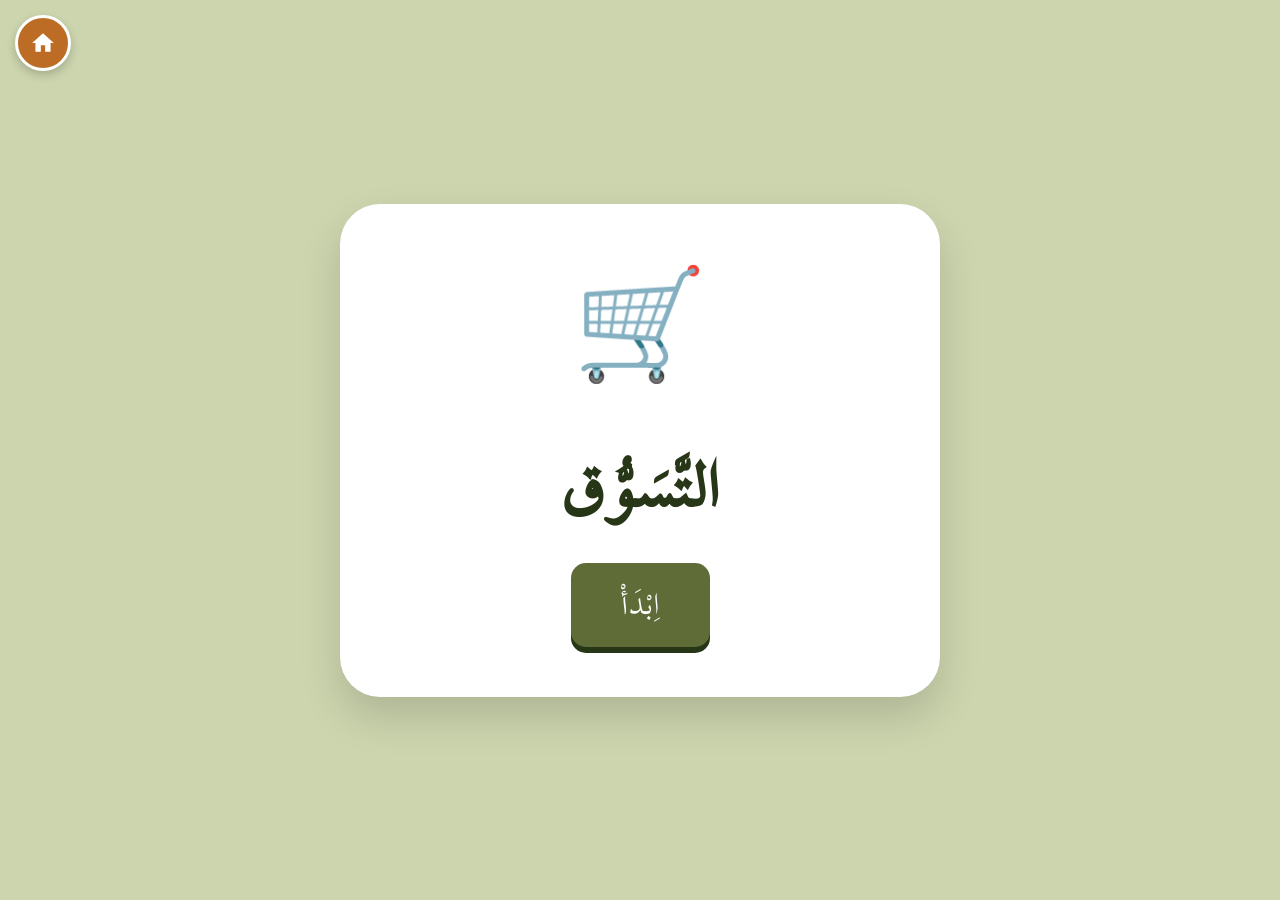
==== commit feb03733: "Add files via upload" ====
--- a/alisveris.html
+++ b/alisveris.html
@@ -13,9 +13,11 @@
         :root {
             --paper: #fefae0;
             --ink: #283618;
-            --shelf-bg: #f8f9fa;
             --highlight: #bc6c25;
             --lira-color: #c0392b;
+            --wood: #6d4c41; 
+            --wood-dark: #4e342e; 
+            --awning-green: #606c38;
         }
 
         @keyframes pulse-btn {
@@ -28,715 +30,606 @@
             font-family: 'Arakom', 'Tahoma', sans-serif;
             background: #ccd5ae;
             display: flex; justify-content: center; align-items: center; 
-            height: 100vh; margin: 0; padding: 0;
+            height: 100dvh; margin: 0; padding: 0;
             overflow: hidden;
         }
 
-        /* Geri Tuşu */
         .back-btn {
-            position: absolute; top: 20px; left: 20px;
-            background: #606c38; color: white; padding: 10px 20px;
-            border-radius: 15px; text-decoration: none; font-weight: bold;
+            position: absolute; top: 10px; left: 10px;
+            background: #606c38; color: white; padding: 8px 15px;
+            border-radius: 12px; text-decoration: none; font-weight: normal;
             font-size: 1.2rem; z-index: 1000; box-shadow: 0 4px 10px rgba(0,0,0,0.2);
         }
 
         #game-wrapper {
-            display: flex; width: 95vw; height: 85vh; max-width: 1400px;
-            gap: 20px; background: white; padding: 20px; border-radius: 30px;
-            box-shadow: 0 20px 40px rgba(0,0,0,0.2); box-sizing: border-box;
-        }
-
+            display: none; flex-direction: column; width: 95vw; height: 98vh; max-width: 1400px;
+            gap: 15px; background: transparent; padding: 5px; border-radius: 0;
+            box-sizing: border-box; border: none;
+        }
+
+        /* --- GELİŞTİRİLMİŞ MARKET STANDI TASARIMI --- */
         #shelf-section {
-            flex: 1.8; background: var(--shelf-bg); padding: 15px;
-            border-radius: 20px; border: 3px solid #e9ecef;
+            flex: 1.8; 
+            background: #e6c280; 
+            padding: 50px 20px 20px 20px; 
+            border: 12px solid var(--wood-dark); 
+            border-radius: 10px;
+            display: flex; flex-direction: column; 
+            position: relative;
+            box-shadow: inset 0 20px 30px rgba(0,0,0,0.15), 0 15px 30px rgba(0,0,0,0.25);
+        }
+
+        #shelf-section::before {
+            content: ''; position: absolute; inset: 0;
+            background: repeating-linear-gradient(
+                to bottom,
+                transparent, transparent 58px,
+                rgba(0,0,0,0.06) 58px, rgba(0,0,0,0.06) 60px
+            );
+            pointer-events: none; z-index: 1;
+        }
+
+        .awning {
+            position: absolute;
+            top: -15px; left: -20px; right: -20px; 
+            height: 40px;
+            background: repeating-linear-gradient(
+                to right,
+                var(--awning-green), var(--awning-green) 50px,
+                #fefae0 50px, #fefae0 100px
+            );
+            border-radius: 15px 15px 5px 5px;
+            box-shadow: 0 12px 15px rgba(0,0,0,0.3);
+            z-index: 10;
+        }
+        
+        .awning::after {
+            content: ''; position: absolute;
+            bottom: -8px; left: 0; right: 0; height: 8px;
+            background: repeating-linear-gradient(
+                to right,
+                #4a5529, #4a5529 50px,
+                #e5e1c8 50px, #e5e1c8 100px
+            );
+            border-radius: 0 0 50% 50%;
+        }
+
+        /* TENTEDEN ASILI AHŞAP TABELA */
+        .market-title {
+            position: relative;
+            text-align: center; 
+            font-size: 3.5vh; 
+            margin: 5px auto 15px auto; 
+            color: #fff;
+            font-weight: normal;
+            background: var(--wood-dark);
+            display: inline-block;
+            align-self: center;
+            padding: 8px 40px;
+            border-radius: 8px;
+            box-shadow: 0 8px 15px rgba(0,0,0,0.3);
+            border: 4px solid #3e2723;
+            z-index: 5;
+            /* Harflerin bitişmesi için letter-spacing tamamen KALDIRILDI */
+        }
+
+        .market-title::before, .market-title::after {
+            content: ''; position: absolute;
+            top: -25px; 
+            width: 5px; height: 25px;
+            background: #212121;
+            box-shadow: 1px 0 0 rgba(255,255,255,0.2);
+            z-index: -1;
+        }
+        .market-title::before { left: 20px; }
+        .market-title::after { right: 20px; }
+
+        /* Scroll Olmayan 4x2 Izgara (Tam 8 Ürün) */
+        .grid { 
+            display: grid; 
+            grid-template-columns: repeat(4, 1fr); 
+            grid-template-rows: repeat(2, 1fr); 
+            gap: 15px; 
+            flex-grow: 1; 
+            overflow: hidden; 
+            z-index: 2; 
+        }
+
+        .product-card {
+            background: white; border-radius: 10px; padding: 5px;
+            text-align: center; cursor: pointer; transition: 0.3s;
+            border: 2px solid #fff; 
+            box-shadow: 0 6px 12px rgba(0,0,0,0.15); 
+            display: flex; flex-direction: column; justify-content: center;
+            align-items: center;
+        }
+
+        .product-card:hover {
+            transform: translateY(-5px) scale(1.02); 
+            box-shadow: 0 10px 20px rgba(0,0,0,0.25); 
+            border-color: var(--highlight);
+        }
+
+        .product-card.selected { opacity: 0.1; pointer-events: none; transform: scale(0.9); }
+        .emoji-big { font-size: 7vh; display: block; margin-bottom: 5px; }
+        .price-ar { font-size: 5vh; color: var(--lira-color); font-weight: normal; }
+
+        /* --- ALIŞVERİŞ LİSTESİ: BAĞIMSIZ, DÜZ KAĞIT --- */
+        #mom-paper {
+            flex: 0 0 30% !important; max-width: 30%; 
             display: flex; flex-direction: column;
-        }
-
-        .grid { 
-            display: grid; grid-template-columns: repeat(4, 1fr); 
-            gap: 0px; flex-grow: 1;
-            row-gap: 0px;
-        }
-
-        .product-card {
-            background: white; border-radius: 15px; padding: 10px;
-            text-align: center; cursor: pointer; transition: 0.2s;
-            border-bottom: 4px solid #dee2e6;
-            display: flex; flex-direction: column; justify-content: center;
-        }
-
-        .product-card.selected { opacity: 0.1; pointer-events: none; }
-        .emoji-big { font-size: 6vh; display: block; }
-        .price-ar { font-size: 3.5vh; color: var(--lira-color); font-weight: bold; }
-
-
-
-/* --- ALIŞVERİŞ LİSTESİ: TAMAMEN SADE (ÇİZGİSİZ VE KUTUSUZ) --- */
-
-/* --- LİSTE ALANI: TAŞMALARI ENGELLEYEN GÜNCELLEME --- */
-#mom-paper {
-    flex: 0 0 35% !important;
-    max-width: 35%; 
-    display: flex;
-    flex-direction: column;
-    background: transparent !important; 
-    border: none !important;
-    box-shadow: none !important;
-    padding: 20px;
-    box-sizing: border-box;
-    /* KRİTİK: Dışa taşan her şeyi gizle */
-    overflow: hidden !important; 
-    position: relative;
-}
-
-.shopping-list { 
-    list-style: none; 
-    padding: 0; 
-    margin: 0;
-    width: 100%;
-    /* KRİTİK: Yatayda asla kaydırma çubuğu çıkarma */
-    overflow-x: hidden !important; 
-    overflow-y: auto;
-    display: flex;
-    flex-direction: column;
-    align-items: center; /* Kelimeleri merkezle */
-}
-/* --- 1. ANİMASYON TANIMI (Breathing Effect) --- */
-@keyframes breathing-text {
-    0% { transform: scale(1); text-shadow: 0 0 0px rgba(188, 108, 37, 0); }
-    50% { transform: scale(1.2); text-shadow: 0 0 15px rgba(188, 108, 37, 0.3); }
-    100% { transform: scale(1); text-shadow: 0 0 0px rgba(188, 108, 37, 0); }
-}
-/* --- 2. LİSTE MADDELERİ --- */
-.shopping-list li {
-    width: 100%;
-    padding: 10px 0;
-    margin-bottom: 10px;
-    text-align: center;
-    transition: all 0.3s ease;
-    font-size: 7vh;
-    color: var(--ink);
-    background: transparent !important;
-    border: none !important;
-    box-shadow: none !important;
-    opacity: 0.6;
-    white-space: nowrap; /* Kelimenin büyüme anında alt satıra kaçmasını engeller */
-}
-
-/* --- 3. AKTİF KELİME (Animasyonun eklendiği yer) --- */
-.shopping-list li.active {
-    color: #bc6c25 !important;
-    font-weight: 900 !important;
-    opacity: 1 !important;
-    background: transparent !important;
-    border: none !important;
-    
-    /* ANİMASYON BURADA AKTİF EDİLDİ */
-    display: inline-block; /* Animasyonun sağlıklı çalışması için gerekli */
-    width: 100%;
-    animation: breathing-text 2s ease-in-out infinite;
-}
-
-/* --- 4. TAMAMLANAN KELİME --- */
-.shopping-list li.done {
-    text-decoration: line-through;
-    opacity: 0.15;
-    transform: scale(0.9);
-    animation: none; /* Kelime bitince animasyon dursun */
-}
-       /* Fiyat ve Ödeme Alanı Konteynırı */
-.total-display {
-    font-size: 6vh;
-    font-weight: 800;
-    color: var(--lira-color);
-    margin: 10px 0;
-    padding: 10px 30px;
-    border-radius: 20px;
-    transition: all 0.3s ease;
-    display: inline-block;
-    cursor: default;
-}
-
-/* Ödeme aktif olduğunda (vurgulu hali) */
-.total-display.ready-to-pay {
-    background: var(--highlight);
-    color: white;
-    cursor: pointer;
-    animation: pulse-btn 1.5s infinite;
-    box-shadow: 0 0 20px rgba(188, 108, 37, 0.4);
-    border: 3px solid white;
-}
-
-        #pay-btn { 
-            width:95%; padding: 10px; background: #bc6c25; color: white; 
-            border: none; border-radius: 12px; cursor: pointer; 
-            font-size: 4vh; font-family: 'Arakom'; animation: pulse-btn 2s infinite;
-        }
-
-        /* --- FATURA MODAL --- */
+            background: #fdf8e4 !important; 
+            border: 1px solid #e5dcb5 !important;
+            box-shadow: 6px 8px 20px rgba(0,0,0,0.12) !important; 
+            padding: 20px 15px; box-sizing: border-box;
+            overflow: hidden !important; 
+            position: relative;
+            transform: rotate(0deg); /* Eğim kaldırıldı, tamamen düz yapıldı */
+            border-radius: 2px !important; 
+            align-self: center; 
+            height: 88%; 
+            margin-left: 20px; 
+        }
+
+        .shopping-list { 
+            list-style: none; padding: 0; margin: 0; width: 100%;
+            overflow: hidden !important;
+            display: flex; flex-direction: column; align-items: center; 
+            justify-content: center; flex: 1;
+        }
+
+        @keyframes breathing-text {
+            0% { transform: scale(1); text-shadow: 0 0 0px rgba(188, 108, 37, 0); }
+            50% { transform: scale(1.15); text-shadow: 0 0 15px rgba(188, 108, 37, 0.3); }
+            100% { transform: scale(1); text-shadow: 0 0 0px rgba(188, 108, 37, 0); }
+        }
+
+        .shopping-list li {
+            width: 100%; padding: 12px 0; margin-bottom: 8px;
+            text-align: center; transition: all 0.3s ease;
+            font-size: 6.5vh; color: var(--ink);
+            opacity: 0.6; white-space: nowrap; 
+        }
+
+        .shopping-list li.active {
+            color: #bc6c25 !important; font-weight: 500 !important;
+            opacity: 1 !important; display: inline-block; 
+            animation: breathing-text 2s ease-in-out infinite;
+        }
+
+        .shopping-list li.done {
+            text-decoration: line-through; opacity: 0.15; transform: scale(0.9); animation: none; 
+        }
+
+        .total-display {
+            font-size: 4.5vh; font-weight: 400; color: var(--lira-color);
+            margin: 5px 0 0 0; padding: 10px 30px;
+            border-radius: 12px; transition: all 0.3s ease;
+            display: inline-block; cursor: default;
+            background: white; border: 3px solid var(--wood-dark);
+            z-index: 2; position: relative;
+        }
+
+        .total-display.ready-to-pay {
+            background: var(--highlight); color: white; cursor: pointer;
+            animation: pulse-btn 1.5s infinite; border-color: white;
+            box-shadow: 0 5px 15px rgba(188, 108, 37, 0.4);
+        }
+
+        /* --- FATURA MODAL (BOYUTU VE YAZILARI DÜZENLENDİ) --- */
         .modal {
             position: fixed; inset: 0; background: rgba(0,0,0,0.85);
             display: none; align-items: center; justify-content: center; z-index: 100;
         }
 
         .receipt-paper {
-            background: #fff; width: 450px; padding: 30px;
-            border-radius: 5px; text-align: center;
-            box-shadow: 0 0 50px rgba(255,255,255,0.1);
-        }
-
+            width: 85% !important; max-width: 500px !important;
+            height: auto !important; /* Ekranı tam kaplamaması için auto yapıldı */
+            max-height: 90vh !important;
+            display: flex; flex-direction: column;
+            justify-content: center; align-items: center;
+            padding: 40px 30px !important; border: 4px solid #333 !important;
+            background: #fff; border-radius: 15px !important; text-align: center;
+        }
+
+        #modal h2 { font-size: 6.5vh !important; margin: 10px 0 20px 0 !important; font-weight: 500; color: #000; }
+        #receipt-details { font-size: 5vh !important; font-weight: normal; color: #444; margin: 15px 0; }
+        
         .receipt-total {
-            border-top: 5px solid #333; margin-top: 15px; padding-top: 10px;
-            font-weight: 900; font-size: 8vh; /* Faturadaki toplam devasa */
-            color: var(--lira-color);
-        }
-
+            font-size: 11vh !important; /* Yazı devasa yapıldı */
+            border-top: 6px dashed #000 !important;
+            border-bottom: 6px dashed #000 !important; padding: 20px 0 !important;
+            margin: 20px 0 !important; width: 100%; color: #c0392b; font-weight: 400;
+        }
+
+        #options-grid { width: 100%; display: flex; flex-direction: column; gap: 15px; }
+        
         .opt {
-            width: 100%; padding: 20px; margin: 15px 0;
-            border: 4px solid #606c38; border-radius: 15px;
-            background: #f8f9fa; font-size: 4vh; cursor: pointer;
-            font-family: 'Arakom'; font-weight: 900;
-            animation: pulse-btn 1.5s infinite; /* Şıklar sürekli parlar */
-        }
-/* --- MAKSİMUM OKUNABİLİRLİK VE DEV BOYUT YAMASI --- */
-
-.receipt-paper {
-    width: 95% !important; /* Yatayda daha geniş */
-    max-width: 600px !important;
-    height: 96vh !important; /* Dikeyde ekranın neredeyse tamamı */
-    display: flex;
-    flex-direction: column;
-    justify-content: space-between; /* Elementleri uca yayar */
-    align-items: center;
-    padding: 25px !important;
-    border: 2px solid #333 !important;
+            font-size: 5.5vh !important; /* Şıklar çok daha büyük */
+            padding: 15px 0 !important;
+            border-bottom: 5px dashed #606c38 !important; background: #f9f9f9 !important;
+            font-weight: 400 !important; width: 100%; border: 4px solid #606c38; 
+            border-radius: 15px; cursor: pointer; font-family: 'Arakom';
+            animation: pulse-btn 1.5s infinite; 
+        }
+
+        .opt:hover { background: #f1f3ed !important; border-color: #bc6c25 !important; color: #bc6c25 !important; }
+
+        /* --- DİĞER --- */
+        #landing-page { position: fixed; inset: 0; background: #ccd5ae; display: flex; flex-direction: column; justify-content: center; align-items: center; z-index: 5000; text-align: center; }
+        .welcome-card { background: white; padding: 50px; border-radius: 40px; box-shadow: 0 20px 40px rgba(0,0,0,0.15); max-width: 500px; width: 90%; }
+        .welcome-card h1 { color: #283618; font-size: 8vh; margin: 20px 0; }
+        .welcome-card .main-icon { font-size: 12vh; }
+        .start-btn { display: inline-block; padding: 15px 50px; background: #606c38; color: white; border: none; font-size: 4vh; border-radius: 15px; font-weight: normal; cursor: pointer; transition: 0.3s; box-shadow: 0 6px 0 #283618; font-family: 'Arakom', 'Tahoma', sans-serif; }
+        .start-btn:active { transform: translateY(4px); box-shadow: 0 2px 0 #283618; }
+        #instruction-header { background: #606c38; color: white; padding: 10px; border-radius: 15px; margin-bottom: 10px; display: flex; align-items: center; justify-content: center; gap: 15px; width: 100%; box-sizing: border-box; box-shadow: 0 4px 10px rgba(0,0,0,0.1); position: relative;}
+        .inst-text { font-size: 3.2vh; font-weight: normal; }
+        
+        .custom-alert { position: fixed; top: 50%; left: 50%; transform: translate(-50%, -50%) scale(0); background: var(--paper); border: 5px solid var(--ink); padding: 25px; border-radius: 15px; z-index: 2000; text-align: center; box-shadow: 0 0 0 1000px rgba(0,0,0,0.7); transition: transform 0.3s cubic-bezier(0.175, 0.885, 0.32, 1.275); min-width: 280px; }
+        .custom-alert.show { transform: translate(-50%, -50%) scale(1); }
+        .custom-alert h2 { font-size: 3.5vh; margin: 0 0 15px 0; color: var(--ink); }
+        .custom-alert button { background: var(--highlight); color: white; border: none; padding: 12px 30px; font-size: 2.8vh; border-radius: 8px; cursor: pointer; font-family: 'Arakom'; box-shadow: 0 4px 0 #8d521d; }
+    
+        /* --- CİHAZ DÖNDÜRME UYARISI VE MOBİL YATAY KLAVYE DESTEĞİ --- */
+        #rotate-message {
+            display: none; 
+            position: fixed;
+            top: 0; left: 0; width: 100%; height: 100%;
+            background-color: #2c3e50; 
+            z-index: 99999; 
+            flex-direction: column;
+            align-items: center; justify-content: center;
+            color: white; text-align: center;
+        }
+        .phone-animation {
+            width: 60px; height: 100px;
+            border: 4px solid white; border-radius: 10px;
+            animation: rotate-phone 2s infinite ease-in-out;
+            margin-bottom: 20px; position: relative;
+        }
+        .phone-animation::before {
+            content: ''; position: absolute;
+            top: 10px; left: 50%; transform: translateX(-50%);
+            width: 20%; height: 4px; background: white; border-radius: 2px;
+        }
+        @keyframes rotate-phone {
+            0% { transform: rotate(0deg); opacity: 1; }
+            25% { transform: rotate(90deg); opacity: 1; }
+            70% { transform: rotate(90deg); opacity: 1; }
+            100% { transform: rotate(90deg); opacity: 0; }
+        }
+        .rotate-text { font-size: 2.5rem; font-family: 'Arakom', Tahoma, sans-serif; }
+
+        /* Rotate mesajı kaldırıldı */
+
+        @media screen and (max-height: 500px) {
+            body {
+                overflow-y: auto !important;
+                height: auto !important;
+                min-height: 100dvh;
+                align-items: flex-start;
+                padding-top: 15px; padding-bottom: 15px;
+            }
+        }
+
+    /* Mobil (800px altı) Kapsamlı Düzenlemeler */
+@media (max-width: 800px) {
+    /* Genel oyun konteyneri */
+    .main-game-area { flex-direction: column !important; gap: 5px !important; padding: 5px !important; justify-content: flex-start !important; }
+    
+    /* Raf Bölümü */
+    #shelf-section { width: 100% !important; margin: 0 !important; padding: 5px !important; }
+    .awning { min-height: 20px !important; background-size: 30px 100% !important; margin-bottom: 5px !important; }
+    .market-title { font-size: 2vh !important; padding: 5px 20px !important; margin: 0 auto 5px auto !important; }
+    .market-title::before, .market-title::after { top: -15px !important; height: 15px !important; }
+    
+    /* Ürün Izgarası ve Kartlar */
+    .grid { gap: 5px !important; grid-template-rows: repeat(2, minmax(60px, 1fr)) !important; }
+    .product-card { padding: 2px !important; border-width: 1px !important; }
+    .emoji-big { font-size: 4.5vh !important; margin-bottom: 2px !important; }
+    .price-ar { font-size: 3vh !important; }
+    
+    /* Fiş / Hesap Alanı */
+    #status-bar { padding-top: 5px !important; }
+    .total-display { font-size: 3.5vh !important; padding: 5px 20px !important; }
+    
+    /* Alışveriş Listesi (Annemin Listesi) */
+    #mom-paper { flex: none !important; max-width: 100% !important; width: 100% !important; height: auto !important; min-height: 150px !important; margin: 5px 0 !important; padding: 10px !important; }
+    #mom-paper > div { font-size: 4vh !important; padding-bottom: 5px !important; margin-bottom: 5px !important; }
+    .shopping-list { flex-direction: row !important; flex-wrap: wrap !important; gap: 10px !important; justify-content: center !important; }
+    .shopping-list li { width: auto !important; padding: 5px 10px !important; font-size: 3.5vh !important; margin-bottom: 0 !important; }
+    
+    /* Başlangıç Ekranı */
+    #landing-page h1 { font-size: clamp(3rem, 10vw, 5rem) !important; margin-bottom: 10px !important; }
+    #landing-page p { font-size: clamp(1.5rem, 5vw, 2.5rem) !important; }
+    .start-btn { width: 80vw !important; padding: 15px !important; font-size: clamp(2.5rem, 8vw, 4rem) !important; }
 }
-
-/* 1. Başlık: الفاتورَة النِّهائِيَّة */
-#modal h2 {
-    font-size: 7vh !important; 
-    margin: 10px 0 !important;
-    font-weight: 900;
-    color: #000;
-}
-
-/* 2. Ürün Detayları (Neler alındı?) */
-#receipt-details {
-    font-size: 4.5vh !important; /* Ürün isimleri daha büyük */
-    font-weight: bold;
-    color: #444;
-    margin: 10px 0;
-}
-
-/* 3. Toplam Tutar: ₺ ٠ */
-.receipt-total {
-    font-size: 10vh !important; /* Faturanın en büyük rakamı */
-    border-top: 5px dashed #000 !important;
-    border-bottom: 5px dashed #000 !important; /* Altına da çizgi ekledik */
-    padding: 15px 0 !important;
-    margin: 15px 0 !important;
-    width: 100%;
-    color: #c0392b;
-}
-
-/* 4. Şıklar (Seçenek düğmeleri) */
-#options-grid {
-    width: 100%;
-    gap: 15px !important;
-}
-
-.opt {
-    font-size: 5vh !important; /* Şık metinleri devasa */
-    padding: 20px 0 !important;
-    border-bottom: 4px dashed #606c38 !important;
-    background: #f9f9f9 !important;
-    font-weight: 900 !important;
-}
-
-/* Animasyon etkisini koru ama boyut değişimini netleştir */
-@keyframes bill-pulse {
-    0% { transform: scale(1); }
-    50% { transform: scale(1.04); color: #bc6c25; }
-    100% { transform: scale(1); }
-}
-/* Aktif olan kelimenin kutusunu tamamen kaldıran kod */
-.shopping-list li.active {
-    background: transparent !important;   /* Arka plan kutusunu siler */
-    color: #bc6c25 !important;            /* Sadece yazı rengini turuncu yapar */
-    font-weight: bold;                    /* Yazıyı kalınlaştırır */
-    border: none !important;              /* Çerçeveyi kesin olarak kaldırır */
-    box-shadow: none !important;          /* Varsa gölgeyi siler */
-    transform: none !important;           /* Ölçeklendirmeyi sıfırlar */
-    outline: none !important;             /* Varsa dış çizgiyi siler */
-}
-
-@keyframes active-task-pulse {
-    from { transform: scale(1.1); box-shadow: 0 5px 15px rgba(188, 108, 37, 0.2); }
-    to { transform: scale(1.15); box-shadow: 0 8px 25px rgba(188, 108, 37, 0.4); }
-}
-
-
-
-/* --- ÖZEL UYARI MESAJI TASARIMI --- */
-.custom-alert {
-    position: fixed;
-    top: 50%;
-    left: 50%;
-    transform: translate(-50%, -50%) scale(0);
-    background: var(--paper); /* Fatura kağıdı rengi */
-    border: 5px solid var(--ink);
-    padding: 30px;
-    border-radius: 20px;
-    z-index: 2000;
-    text-align: center;
-    box-shadow: 0 0 0 1000px rgba(0,0,0,0.7);
-    transition: transform 0.3s cubic-bezier(0.175, 0.885, 0.32, 1.275);
-    min-width: 300px;
-}
-
-.custom-alert.show {
-    transform: translate(-50%, -50%) scale(1);
-}
-
-.custom-alert h2 {
-    font-size: 5vh;
-    margin: 0 0 20px 0;
-    color: var(--ink);
-}
-
-.custom-alert button {
-    background: var(--highlight);
-    color: white;
-    border: none;
-    padding: 15px 40px;
-    font-size: 3vh;
-    border-radius: 10px;
-    cursor: pointer;
-    font-family: 'Arakom';
-    box-shadow: 0 4px 0 #8d521d;
-}
-
-.custom-alert button:active {
-    transform: translateY(4px);
-    box-shadow: none;
-}
-
-/* --- ANA SAYFA VE GİRİŞ EKRANI TASARIMI --- */
-#landing-page {
-    position: fixed;
-    inset: 0;
-    background: #ccd5ae; /* Mevcut tema rengi */
-    display: flex;
-    flex-direction: column;
-    justify-content: center;
-    align-items: center;
-    z-index: 5000; /* Her şeyin üstünde görünmesi için */
-    text-align: center;
-}
-
-.welcome-card {
-    background: white;
-    padding: 50px;
-    border-radius: 40px;
-    box-shadow: 0 20px 40px rgba(0,0,0,0.15);
-    max-width: 500px;
-    width: 90%;
-}
-
-.welcome-card h1 {
-    color: #283618;
-    font-size: 8vh;
-    margin: 20px 0;
-}
-
-.welcome-card .main-icon {
-    font-size: 12vh;
-}
-
-.start-btn {
-    display: inline-block;
-    padding: 20px 60px;
-    background: #606c38;
-    color: white;
-    border: none;
-    font-size: 4vh;
-    border-radius: 20px;
-    font-weight: bold;
-    cursor: pointer;
-    transition: 0.3s;
-    box-shadow: 0 8px 0 #283618;
-    font-family: 'Arakom', 'Tahoma', sans-serif;
-}
-
-.start-btn:active {
-    transform: translateY(4px);
-    box-shadow: 0 4px 0 #283618;
-}
-
-/* Oyun ekranını başlangıçta gizle */
-#game-wrapper, .home-btn, .back-btn {
-    display: none;
-}
-
-/* --- YAMA: DİĞER GÖRSEL ÖGELER --- */
-.home-btn {
-    position: absolute; top: 20px; right: 20px;
-    background: #bc6c25; color: white; width: 55px; height: 55px;
-    display: flex; align-items: center; justify-content: center;
-    border-radius: 50%; text-decoration: none; font-size: 30px;
-    box-shadow: 0 4px 10px rgba(0,0,0,0.2); z-index: 1001;
-    border: 3px solid white;
-}
-
-#instruction-header {
-    background: #606c38;
-    color: white;
-    padding: 15px;
-    border-radius: 20px;
-    margin-bottom: 15px;
-    display: flex; align-items: center; justify-content: center;
-    gap: 15px; width: 100%; box-sizing: border-box;
-}
-
-.inst-text { font-size: 3.5vh; font-weight: bold; }
-
-.product-card {
-    /* Mevcut özelliklerin altına ekle */
-    transition: all 0.3s ease; 
-}
-
-.product-card:hover {
-    transform: translateY(-5px); /* Hafif yukarı kalkar */
-    box-shadow: 0 10px 20px rgba(0,0,0,0.1); /* Gölge derinleşir */
-    border-bottom-color: #bc6c25; /* Alt çizgi turunculaşır */
-}
-
-/* Geri butonu için (Inline stildeki butona class verip kullanabilirsin veya doğrudan seçebilirsin) */
-#instruction-header button:hover {
-    color: white !important;
-    transform: scale(1.1); /* Çok hafif büyür */
-    opacity: 1 !important;
-}
-
-/* Başla Butonu */
-.start-btn:hover {
-    background: #4a572d !important; /* Biraz daha koyu yeşil */
-    transform: translateY(-2px);
-    box-shadow: 0 10px 0 #283618;
-}
-
-/* Ev İkonu */
-#home-link-top:hover {
-    transform: rotate(-10deg) scale(1.1); /* Hafif yan yatar ve büyür */
-    background: #d4a373 !important;
-}
-
-.opt:hover {
-    background: #f1f3ed !important;
-    border-color: #bc6c25 !important;
-    color: #bc6c25 !important;
-}
-    </style>
+</style>
 </head>
-<body onclick="playYonerge()">
-
-    <div id="landing-page" style="position: fixed; inset: 0; background: #ccd5ae; display: flex; flex-direction: column; justify-content: center; align-items: center; z-index: 5000; text-align: center;">
-        <a href="index.html" id="home-link-top" style="position: absolute; top: 20px; left: 20px; background: #bc6c25; color: white; width: 60px; height: 60px; display: flex; align-items: center; justify-content: center; border-radius: 50%; text-decoration: none; border: 3px solid white; box-shadow: 0 4px 10px rgba(0,0,0,0.2); transition: 0.3s;">
-    <svg viewBox="0 0 24 24" width="32" height="32" fill="currentColor">
-        <path d="M10 20v-6h4v6h5v-8h3L12 3 2 12h3v8z"/>
-    </svg>
-</a>
-        <div class="welcome-card" style="background: white; padding: 60px; border-radius: 40px; box-shadow: 0 20px 40px rgba(0,0,0,0.15); max-width: 600px; width: 90%;">
-            <div class="main-icon" style="font-size: 12vh;">🛒</div>
-            <h1 style="color: #283618; font-size: 8vh; margin: 15px 0;">التَّسَوُّق</h1>
-            <button class="start-btn" onclick="startGame()" style="display: inline-block; padding: 25px 80px; background: #606c38; color: white; border: none; font-size: 6vh; border-radius: 25px; font-weight: bold; cursor: pointer; transition: 0.3s; box-shadow: 0 8px 0 #283618; font-family: 'Arakom', sans-serif;">اِبْدَأْ </button>
+<body>
+
+    <!-- CİHAZ DÖNDÜRME UYARISI (TÜM OYUNLAR ORTAK) -->
+    <div id="rotate-message">
+        <div class="phone-animation"></div>
+        <div class="rotate-text">يُرْجى تَدْوير الجِهاز</div> 
+    </div>
+
+
+    <div id="landing-page">
+        <a href="index.html" id="home-link-top" style="position: absolute; top: 15px; left: 15px; background: #bc6c25; color: white; width: 50px; height: 50px; display: flex; align-items: center; justify-content: center; border-radius: 50%; text-decoration: none; border: 3px solid white; box-shadow: 0 4px 10px rgba(0,0,0,0.2); transition: 0.3s;">
+            <svg viewBox="0 0 24 24" width="26" height="26" fill="currentColor"><path d="M10 20v-6h4v6h5v-8h3L12 3 2 12h3v8z"/></svg>
+        </a>
+        <div class="welcome-card">
+            <div class="main-icon">🛒</div>
+            <h1>التَّسَوُّق</h1>
+            <button class="start-btn" onclick="startGame()">اِبْدَأْ </button>
         </div>
     </div>
 
-  <div id="game-wrapper" style="display: none; flex-direction: column; width: 100vw; height: 100vh; padding: 10px; box-sizing: border-box;">
-    
-   <div id="instruction-header" style="background: #606c38; color: white; padding: 10px 20px; border-radius: 15px; margin-bottom: 10px; display: flex; align-items: center; justify-content: center; position: relative; width: 100%; box-sizing: border-box; flex-shrink: 0;">
-    
-    <button onclick="location.reload()" style="position: absolute; left: 15px; background: transparent; color: rgba(255, 255, 255, 0.8); border: none; font-size: 3.5vh; cursor: pointer; padding: 10px; display: flex; align-items: center; justify-content: center; transition: all 0.3s ease; outline: none;">
-        <svg viewBox="0 0 24 24" width="30" height="30" fill="none" stroke="currentColor" stroke-width="2" stroke-linecap="round" stroke-linejoin="round">
-            <line x1="19" y1="12" x2="5" y2="12"></line>
-            <polyline points="12 19 5 12 12 5"></polyline>
-        </svg>
-    </button>
-
-    <div style="display: flex; align-items: center; gap: 10px;">
-        <span class="inst-text" style="font-size: 3vh; font-weight: bold; opacity: 0.9;">اِقْرَأ القائِمَة ثُم اخْتَر المُنْتَج الصَّحيح!</span>
-        
+    <div id="game-wrapper">
+        <div id="instruction-header">
+            <button onclick="location.reload()" style="position: absolute; left: 10px; background: transparent; color: rgba(255, 255, 255, 0.8); border: none; font-size: 3vh; cursor: pointer; padding: 8px; display: flex; align-items: center; justify-content: center; transition: all 0.3s ease; outline: none;">
+                <svg viewBox="0 0 24 24" width="26" height="26" fill="none" stroke="currentColor" stroke-width="2" stroke-linecap="round" stroke-linejoin="round">
+                    <line x1="19" y1="12" x2="5" y2="12"></line>
+                    <polyline points="12 19 5 12 12 5"></polyline>
+                </svg>
+            </button>
+            <div style="display: flex; align-items: center; gap: 10px;">
+                <span class="inst-text" style="opacity: 0.9;">اِقْرَأ القائِمَة ثُم اخْتَر المُنْتَج الصَّحيح‫.‬</span>
+            </div>
+        </div>
+    
+        <div class="main-game-area" style="display: flex; gap: 20px; flex: 1; width: 100%; overflow: hidden; padding-bottom: 5px;">
+            
+            <div id="shelf-section">
+                <div class="awning"></div>
+                <div class="market-title">مَتْجَر</div>
+                
+                <div class="grid" id="shelf"></div>
+                
+                <div id="status-bar" style="text-align: center; padding-top: 15px; z-index: 2;">
+    <div id="total-container" class="total-display" onclick="checkAndOpenCheckout()">
+        <span dir="ltr"><span id="total-val">٠</span> ₺</span>
     </div>
 </div>
-    
-
-        <div class="main-game-area" style="display: flex; gap: 15px; flex: 1; width: 100%; overflow: hidden; padding-bottom: 5px;">
+            </div>
+
+            <div id="mom-paper">
+                <div style="font-size: 6.5vh; color: #bc6c25; border-bottom: 3px dashed #bc6c25; text-align: center; margin-bottom: 10px; font-weight: normal; flex-shrink: 0; padding-bottom: 8px;"> قائِمَة التَّسَوُّق </div>
+                <ul class="shopping-list" id="target-list"></ul>
+            </div>
             
-            <div id="shelf-section" style="flex: 1; display: flex; flex-direction: column; background: #f8f9fa; padding: 15px; border-radius: 20px; border: 3px solid #e9ecef; overflow: hidden;">
-                <h1 style="text-align: center; font-size: 4.5vh; margin-top: 0; margin-bottom: 10px;">🏪 المَتْجَر</h1>
-                <div class="grid" id="shelf" style="flex: 1; display: grid; grid-template-columns: repeat(4, 1fr); gap: 10px; overflow-y: auto;">
-                    </div>
-                <div id="status-bar" style="text-align: center; padding-top: 10px;">
-                    <div id="total-container" class="total-display" onclick="checkAndOpenCheckout()" style="font-size: 5vh;">
-                        ₺ <span id="total-val">٠</span>
-                    </div>
-                </div>
-            </div>
-
-            <div id="mom-paper" style="flex: 0 0 30%; display: flex; flex-direction: column; background: #fefae0; border-radius: 20px; padding: 20px; overflow: hidden; border-left: 15px solid #e9edc9; box-shadow: 2px 5px 15px rgba(0,0,0,0.1);">
-                <div style="font-size: 8vh; color: #bc6c25; border-bottom: 4px dashed #bc6c25; text-align: center; margin-bottom: 15px; font-weight: bold; flex-shrink: 0; padding-bottom: 10px;"> قائِمَة التَّسَوُّق </div>
-                <ul class="shopping-list" id="target-list" style="flex: 1; overflow-y: auto; margin: 0; padding: 0; list-style: none;">
-                    </ul>
-            </div>
         </div>
     </div>
 
     <div id="modal" class="modal">
         <div class="receipt-paper">
-            <h2 style="margin:0; font-size: 3vh;">الفاتورَة النِّهائِيَّة</h2>
-            <div id="receipt-details" style="font-size: 2.5vh; margin: 20px 0;"></div>
-            <div class="receipt-total" id="num-display"></div>
+            <h2 style="margin:0;">الفاتورَة النِّهائِيَّة</h2>
+            <div id="receipt-details"></div>
+            <div class="receipt-total" id="num-display" dir="ltr"></div>
             <div id="options-grid"></div>
         </div>
     </div>
 
     <audio id="yonergeAudio" src="yonergealisveris.mp3"></audio>
-    <audio id="snd-correct" src="correct_beep.mp3"></audio>
-    <audio id="snd-wrong" src="error.mp3"></audio>
     <audio id="snd-cash" src="cash_register.mp3"></audio>
-    <audio id="snd-success" src="success_fanfare.mp3"></audio>
 
     <div id="custom-alert" class="custom-alert">
         <h2 id="alert-text"></h2>
-        <button onclick="closeCustomAlert()">حَسَنًا 👍</button>
+        <button onclick="closeCustomAlert()">الطَّلَب الآخَر</button>
     </div>
 
     <script>
+        const audioCtx = new (window.AudioContext || window.webkitAudioContext)();
+
+        function playSineWave(freq, duration) {
+            if (audioCtx.state === 'suspended') {
+                audioCtx.resume();
+            }
+            const oscillator = audioCtx.createOscillator();
+            const gainNode = audioCtx.createGain();
+
+            oscillator.type = 'sine'; 
+            oscillator.frequency.setValueAtTime(freq, audioCtx.currentTime);
+            
+            gainNode.gain.setValueAtTime(0.1, audioCtx.currentTime); 
+            gainNode.gain.exponentialRampToValueAtTime(0.0001, audioCtx.currentTime + duration);
+
+            oscillator.connect(gainNode);
+            gainNode.connect(audioCtx.destination);
+
+            oscillator.start();
+            oscillator.stop(audioCtx.currentTime + duration);
+        }
+
         function startGame() {
-            // Ses sistemini canlandır
-    if (audioCtx.state === 'suspended') {
-        audioCtx.resume();
-    }
+            if (audioCtx.state === 'suspended') {
+                audioCtx.resume();
+            }
             document.getElementById('landing-page').style.display = 'none';
             document.getElementById('game-wrapper').style.display = 'flex';
-            document.getElementById('game-back-btn').style.display = 'block';
             playYonerge();
         }
+
+        const toAr = (n) => n.toString().replace(/\d/g, d => "٠١٢٣٤٥٦٧٨٩"[d]);
+        let audioPlayed = false;
+
+        function playYonerge() {
+            if (!audioPlayed) {
+                const audio = document.getElementById('yonergeAudio');
+                if(audio) audio.play().catch(()=>{});
+                audioPlayed = true;
+            }
+        }
+
+        const allProducts = [
+            { name: 'جُبْن', icon: '🧀', price: 5 },
+            { name: 'خُبْز', icon: '🍞', price: 1 }, { name: 'زُبْدَة', icon: '🧈', price: 4 },
+            { name: 'عَسَل', icon: '🍯', price: 3 }, { name: 'بَيْض', icon: '🥚', price: 2 },
+            { name: 'أُرْز', icon: '🍚', price: 3 }, { name: 'لَحْم', icon: '🥩', price: 5 },
+            { name: 'حَساء', icon: '🥣', price: 4 }, { name: 'دَجاج', icon: '🍗', price: 4 },
+            { name: 'سَمَك', icon: '🐟', price: 4 }, { name: 'كُفْتَة', icon: '🧆', price: 5 }, { name: 'ماء', icon: '💧', price: 1 },
+            { name: 'حَليب', icon: '🥛', price: 3 }, { name: 'عَصير', icon: '🧃', price: 2 }, 
+            { name: 'قَهْوَة', icon: '☕', price: 3 }, { name: 'مِلْعَقَة', icon: '🥄', price: 1 },
+            { name: 'تُفّاح', icon: '🍎', price: 2 }, { name: 'مَوْز', icon: '🍌', price: 3 },
+            { name: 'جَزَر', icon: '🥕', price: 1 }
+        ];
+
+        const numWords = {
+            1: "واحِد", 2: "اِثْنان", 3: "ثَلاثَة", 4: "أَرْبَعَة", 5: "خَمْسَة",
+            6: "سِتَّة", 7: "سَبْعَة", 8: "ثَمانِيَة", 9: "تِسْعَة", 10: "عَشَرَة",
+            11: "أَحَد عَشَر", 12: "اِثْنا عَشَر", 13: "ثَلاثَة عَشَر", 14: "أَرْبَعَة عَشَر", 15: "خَمْسَة عَشَر"
+        };
+
+        let targetList = [];
+        let currentTaskIndex = 0;
+        let total = 0;
+        let selectedProducts = [];
+        let availablePool = []; 
+        let alertCallback = null;
+
+        function initGame() {
+            if (availablePool.length < 5) availablePool = [...allProducts];
+            availablePool.sort(() => 0.5 - Math.random());
+
+            targetList = [];
+            let poolCopy = [...availablePool];
+            for (let i = 0; i < poolCopy.length; i++) {
+                if (targetList.length >= 3) break;
+                let product = poolCopy[i];
+                const isTeaOrCoffee = (product.name === 'شاي' || product.name === 'قَهْوَة');
+                const alreadyHasOne = targetList.some(p => p.name === 'شاي' || p.name === 'قَهْوَة');
+                
+                if (isTeaOrCoffee && alreadyHasOne) continue;
+                
+                targetList.push(product);
+                let indexInPool = availablePool.indexOf(product);
+                if (indexInPool > -1) availablePool.splice(indexInPool, 1);
+            }
+
+            currentTaskIndex = 0;
+            total = 0;
+            selectedProducts = [];
+            
+            const totalContainer = document.getElementById('total-container');
+            totalContainer.classList.remove('ready-to-pay');
+            totalContainer.innerHTML = `<span dir="ltr"><span id="total-val">${toAr(0)}</span> ₺</span>`;
+
+            document.getElementById('target-list').innerHTML = targetList.map((p, i) => `<li id="task-${i}">${p.name}</li>`).join('');
+            
+            const shelf = document.getElementById('shelf');
+            shelf.innerHTML = ''; 
+            
+            let otherProducts = allProducts.filter(p => !targetList.find(t => t.name === p.name));
+            let shelfProducts = [...targetList, ...otherProducts.sort(() => 0.5 - Math.random()).slice(0, 5)].sort(() => 0.5 - Math.random());
+            
+            shelfProducts.forEach((p) => {
+                const div = document.createElement('div');
+                div.className = 'product-card';
+                div.innerHTML = `<span class="emoji-big">${p.icon}</span><span class="price-ar" dir="ltr">${toAr(p.price)} ₺</span>`;
+                div.onclick = () => handleSelection(p, div);
+                shelf.appendChild(div);
+            });
+            updateHighlight();
+        }
+
+        function handleSelection(product, element) {
+            if (product.name === targetList[currentTaskIndex].name) {
+                playSineWave(880, 0.2); 
+                
+                total += product.price;
+                selectedProducts.push(product);
+                element.classList.add('selected');
+                currentTaskIndex++;
+                document.getElementById('total-val').innerText = toAr(total);
+                updateHighlight();
+
+                if (currentTaskIndex === targetList.length) {
+                    const container = document.getElementById('total-container');
+                    container.classList.add('ready-to-pay');
+                    container.innerHTML = "دَفْع الفاتورَة 💰";
+                }
+            } else {
+                playSineWave(200, 0.3); 
+                element.style.transform = "translateX(10px)";
+                setTimeout(() => element.style.transform = "translateX(0)", 100);
+            }
+        }
+
+        function checkAndOpenCheckout() {
+            if (currentTaskIndex === targetList.length) {
+                const cashAudio = document.getElementById('snd-cash');
+                if(cashAudio) {
+                    cashAudio.currentTime = 0;
+                    cashAudio.play().catch(()=>{});
+                }
+                openCheckout();
+            }
+        }
+
+        function openCheckout() {
+    document.getElementById('modal').style.display = 'flex';
+    document.getElementById('num-display').innerText = toAr(total) + " ₺";
+    
+    
+    // Fatura ekranında alttaki yazılı şıklar (TL simgesi solda olacak şekilde)
+let choices = [
+    { t: `<span dir="ltr">₺ ${numWords[total] || toAr(total)}</span>`, c: true },
+    { t: `<span dir="ltr">₺ ${numWords[total+2] || toAr(total+2)}</span>`, c: false },
+    { t: `<span dir="ltr">₺ ${numWords[Math.abs(total-1) || 7]}</span>`, c: false }
+].sort(() => 0.5 - Math.random());
+
+    const optGrid = document.getElementById('options-grid');
+    optGrid.innerHTML = '';
+    choices.forEach(ch => {
+        const b = document.createElement('button');
+        b.className = 'opt';
+        
+        // DİKKAT: innerText yerine innerHTML kullanıyoruz ki span etiketi çalışsın
+        b.innerHTML = ch.t; 
+        
+        b.onclick = () => {
+            if(ch.c) {
+                playSineWave(523, 0.1); 
+                setTimeout(() => playSineWave(659, 0.1), 100);
+                setTimeout(() => playSineWave(783, 0.3), 200);
+
+                showMessage("أَحْسَنْت! ✅", () => {
+                    document.getElementById('modal').style.display = 'none'; 
+                    initGame(); 
+                });
+            } else {
+                playSineWave(200, 0.4); 
+                showMessage("حاوِلْ مَرَّة أُخْرى ❌"); 
+            }
+        };
+        optGrid.appendChild(b);
+    });
+}
+
+        function updateHighlight() {
+            targetList.forEach((_, i) => {
+                const el = document.getElementById(`task-${i}`);
+                if (el) {
+                    if (i === currentTaskIndex) el.className = 'active';
+                    else if (i < currentTaskIndex) el.className = 'done';
+                    else el.className = '';
+                }
+            });
+        }
+
+        function showMessage(text, callback = null) {
+            document.getElementById('alert-text').innerText = text;
+            document.getElementById('custom-alert').classList.add('show');
+            alertCallback = callback;
+        }
+
+        function closeCustomAlert() {
+            document.getElementById('custom-alert').classList.remove('show');
+            if (alertCallback) alertCallback();
+        }
+
+        initGame();
     </script>
 </body>
-
-<script>
-    const toAr = (n) => n.toString().replace(/\d/g, d => "٠١٢٣٤٥٦٧٨٩"[d]);
-    let audioPlayed = false;
-
-    function playYonerge() {
-        if (!audioPlayed) {
-            const audio = document.getElementById('yonergeAudio');
-            if(audio) audio.play();
-            audioPlayed = true;
-        }
-    }
-
-    const allProducts = [
-        { name: 'جُبْن', icon: '🧀', price: 5 },
-        { name: 'خُبْز', icon: '🍞', price: 1 }, { name: 'زُبْدَة', icon: '🧈', price: 4 },
-        { name: 'عَسَل', icon: '🍯', price: 3 }, { name: 'بَيْضَة', icon: '🥚', price: 2 },
-        { name: 'أُرْز', icon: '🍚', price: 3 }, { name: 'لَحْم', icon: '🥩', price: 5 },
-        { name: 'حَساء', icon: '🥣', price: 4 }, { name: 'دَجاج', icon: '🍗', price: 4 },
-        { name: 'سَمَك', icon: '🐟', price: 4 }, { name: 'كُفْتَة', icon: '🧆', price: 5 }, { name: 'ماء', icon: '💧', price: 1 },
-        { name: 'حَليب', icon: '🥛', price: 3 }, { name: 'عَصير', icon: '🧃', price: 2 }, 
-        { name: 'قَهْوَة', icon: '☕', price: 3 }, { name: 'مِلْعَقَة', icon: '🥄', price: 1 },
-        { name: 'تُفّاح', icon: '🍎', price: 2 }, { name: 'مَوْز', icon: '🍌', price: 3 },
-        { name: 'جَزَر', icon: '🥕', price: 1 }
-    ];
-
-    const numWords = {
-        1: "واحِد", 2: "اِثْنان", 3: "ثَلاثَة", 4: "أَرْبَعَة", 5: "خَمْسَة",
-        6: "سِتَّة", 7: "سَبْعَة", 8: "ثَمانِيَة", 9: "تِسْعَة", 10: "عَشَرَة",
-        11: "أَحَد عَشَر", 12: "اِثْنا عَشَر", 13: "ثَلاثَة عَشَر", 14: "أَرْبَعَة عَشَر", 15: "خَمْسَة عَشَر"
-    };
-
-// Global Değişkenler
-    let targetList = [];
-    let currentTaskIndex = 0;
-    let total = 0;
-    let selectedProducts = [];
-    let availablePool = []; 
-    let alertCallback = null;
-
-    // --- SES ÜRETİCİ (Web Audio API - Sinüs Dalgaları) ---
-    const audioCtx = new (window.AudioContext || window.webkitAudioContext)();
-
-    function playTone(type, freq, duration) {
-        // Tarayıcı ses sistemini kullanıcı tıkladığında aktif hale getirir
-    if (audioCtx.state === 'suspended') {
-        audioCtx.resume();
-    }
-        const oscillator = audioCtx.createOscillator();
-        const gainNode = audioCtx.createGain();
-
-        oscillator.type = type; // 'sine', 'square', 'sawtooth', 'triangle'
-        oscillator.frequency.setValueAtTime(freq, audioCtx.currentTime);
-        
-        gainNode.gain.setValueAtTime(0.1, audioCtx.currentTime); 
-        gainNode.gain.exponentialRampToValueAtTime(0.0001, audioCtx.currentTime + duration);
-
-        oscillator.connect(gainNode);
-        gainNode.connect(audioCtx.destination);
-
-        oscillator.start();
-        oscillator.stop(audioCtx.currentTime + duration);
-    }
-
-    function initGame() {
-        // 1. Havuz Kontrolü
-        if (availablePool.length < 5) availablePool = [...allProducts];
-        availablePool.sort(() => 0.5 - Math.random());
-
-        // 2. Çay/Kahve Çakışma Kontrolü ve Liste Oluşturma
-        targetList = [];
-        let poolCopy = [...availablePool];
-        for (let i = 0; i < poolCopy.length; i++) {
-            if (targetList.length >= 3) break;
-            let product = poolCopy[i];
-            const isTeaOrCoffee = (product.name === 'شاي' || product.name === 'قَهْوَة');
-            const alreadyHasOne = targetList.some(p => p.name === 'شاي' || p.name === 'قَهْوَة');
-            
-            if (isTeaOrCoffee && alreadyHasOne) continue;
-            
-            targetList.push(product);
-            let indexInPool = availablePool.indexOf(product);
-            if (indexInPool > -1) availablePool.splice(indexInPool, 1);
-        }
-
-        // 3. Raf ve UI Sıfırlama
-        currentTaskIndex = 0;
-        total = 0;
-        selectedProducts = [];
-        
-        // Geri tuşunu tekrar göster
-        const backBtn = document.querySelector('.back-btn');
-        if(backBtn) backBtn.style.display = 'block';
-
-        const totalContainer = document.getElementById('total-container');
-        totalContainer.classList.remove('ready-to-pay');
-        totalContainer.innerHTML = `₺ <span id="total-val">${toAr(0)}</span>`;
-
-        // 4. Listeyi ve Rafı Bas
-        document.getElementById('target-list').innerHTML = targetList.map((p, i) => `<li id="task-${i}">${p.name}</li>`).join('');
-        const shelf = document.getElementById('shelf');
-        shelf.innerHTML = ''; 
-        let otherProducts = allProducts.filter(p => !targetList.find(t => t.name === p.name));
-        let shelfProducts = [...targetList, ...otherProducts.sort(() => 0.5 - Math.random()).slice(0, 9)].sort(() => 0.5 - Math.random());
-        
-        shelfProducts.forEach((p) => {
-            const div = document.createElement('div');
-            div.className = 'product-card';
-            div.innerHTML = `<span class="emoji-big">${p.icon}</span><span class="price-ar">${toAr(p.price)} ₺</span>`;
-            div.onclick = () => handleSelection(p, div);
-            shelf.appendChild(div);
-        });
-        updateHighlight();
-    }
-
-    function handleSelection(product, element) {
-        if (product.name === targetList[currentTaskIndex].name) {
-            // Doğru seçim: Saf sinüs sesi
-            playTone('sine', 880, 0.2); 
-            
-            total += product.price;
-            selectedProducts.push(product);
-            element.classList.add('selected');
-            currentTaskIndex++;
-            document.getElementById('total-val').innerText = toAr(total);
-            updateHighlight();
-
-            if (currentTaskIndex === targetList.length) {
-                const container = document.getElementById('total-container');
-                container.classList.add('ready-to-pay');
-                container.innerHTML = "دَفْع الفاتورَة 💰";
-            }
-        } else {
-            // Yanlış seçim: Kalın testere dişi sesi
-            playTone('sawtooth', 150, 0.3); 
-            element.style.transform = "translateX(10px)";
-            setTimeout(() => element.style.transform = "translateX(0)", 100);
-        }
-    }
-
-    function checkAndOpenCheckout() {
-        if (currentTaskIndex === targetList.length) {
-            // Kasa açılışı: Çift bip sesi
-            playTone('sine', 660, 0.1);
-            setTimeout(() => playTone('sine', 990, 0.2), 100);
-            openCheckout();
-        }
-    }
-
-    function openCheckout() {
-        const backBtn = document.querySelector('.back-btn');
-        if(backBtn) backBtn.style.display = 'none';
-
-        document.getElementById('modal').style.display = 'flex';
-        document.getElementById('num-display').innerText = toAr(total) + " ₺";
-        
-        let choices = [
-            { t: (numWords[total] || toAr(total)) + " ₺", c: true },
-            { t: (numWords[total+2] || toAr(total+2)) + " ₺", c: false },
-            { t: (numWords[Math.abs(total-1) || 7]) + " ₺", c: false }
-        ].sort(() => 0.5 - Math.random());
-
-        const optGrid = document.getElementById('options-grid');
-        optGrid.innerHTML = '';
-        choices.forEach(ch => {
-            const b = document.createElement('button');
-            b.className = 'opt';
-            b.innerText = ch.t;
-            b.onclick = () => {
-                if(ch.c) {
-                    // Başarı melodisi
-                    playTone('triangle', 523, 0.1); 
-                    setTimeout(() => playTone('triangle', 659, 0.1), 100);
-                    setTimeout(() => playTone('triangle', 783, 0.3), 200);
-
-                    // BURAYI DEĞİŞTİRİYORUZ:
-                    showMessage("أَحْسَنْت! ✅", () => {
-                        document.getElementById('modal').style.display = 'none'; // Faturayı kapat
-                        initGame(); // Yeni 3 kelime seç ve marketi kur
-                    });
-                } else {
-                    playTone('square', 100, 0.4); 
-                    showMessage("حاوِلْ مَرَّة أُخْرى ❌"); 
-                }
-            };
-            optGrid.appendChild(b);
-        });
-    }
-
-    function updateHighlight() {
-        targetList.forEach((_, i) => {
-            const el = document.getElementById(`task-${i}`);
-            if (el) {
-                if (i === currentTaskIndex) el.className = 'active';
-                else if (i < currentTaskIndex) el.className = 'done';
-                else el.className = '';
-            }
-        });
-    }
-
-    function showMessage(text, callback = null) {
-        document.getElementById('alert-text').innerText = text;
-        document.getElementById('custom-alert').classList.add('show');
-        alertCallback = callback;
-    }
-
-    function closeCustomAlert() {
-        document.getElementById('custom-alert').classList.remove('show');
-        if (alertCallback) alertCallback();
-    }
-
-    initGame();
-</script>
-</body>
 </html>
